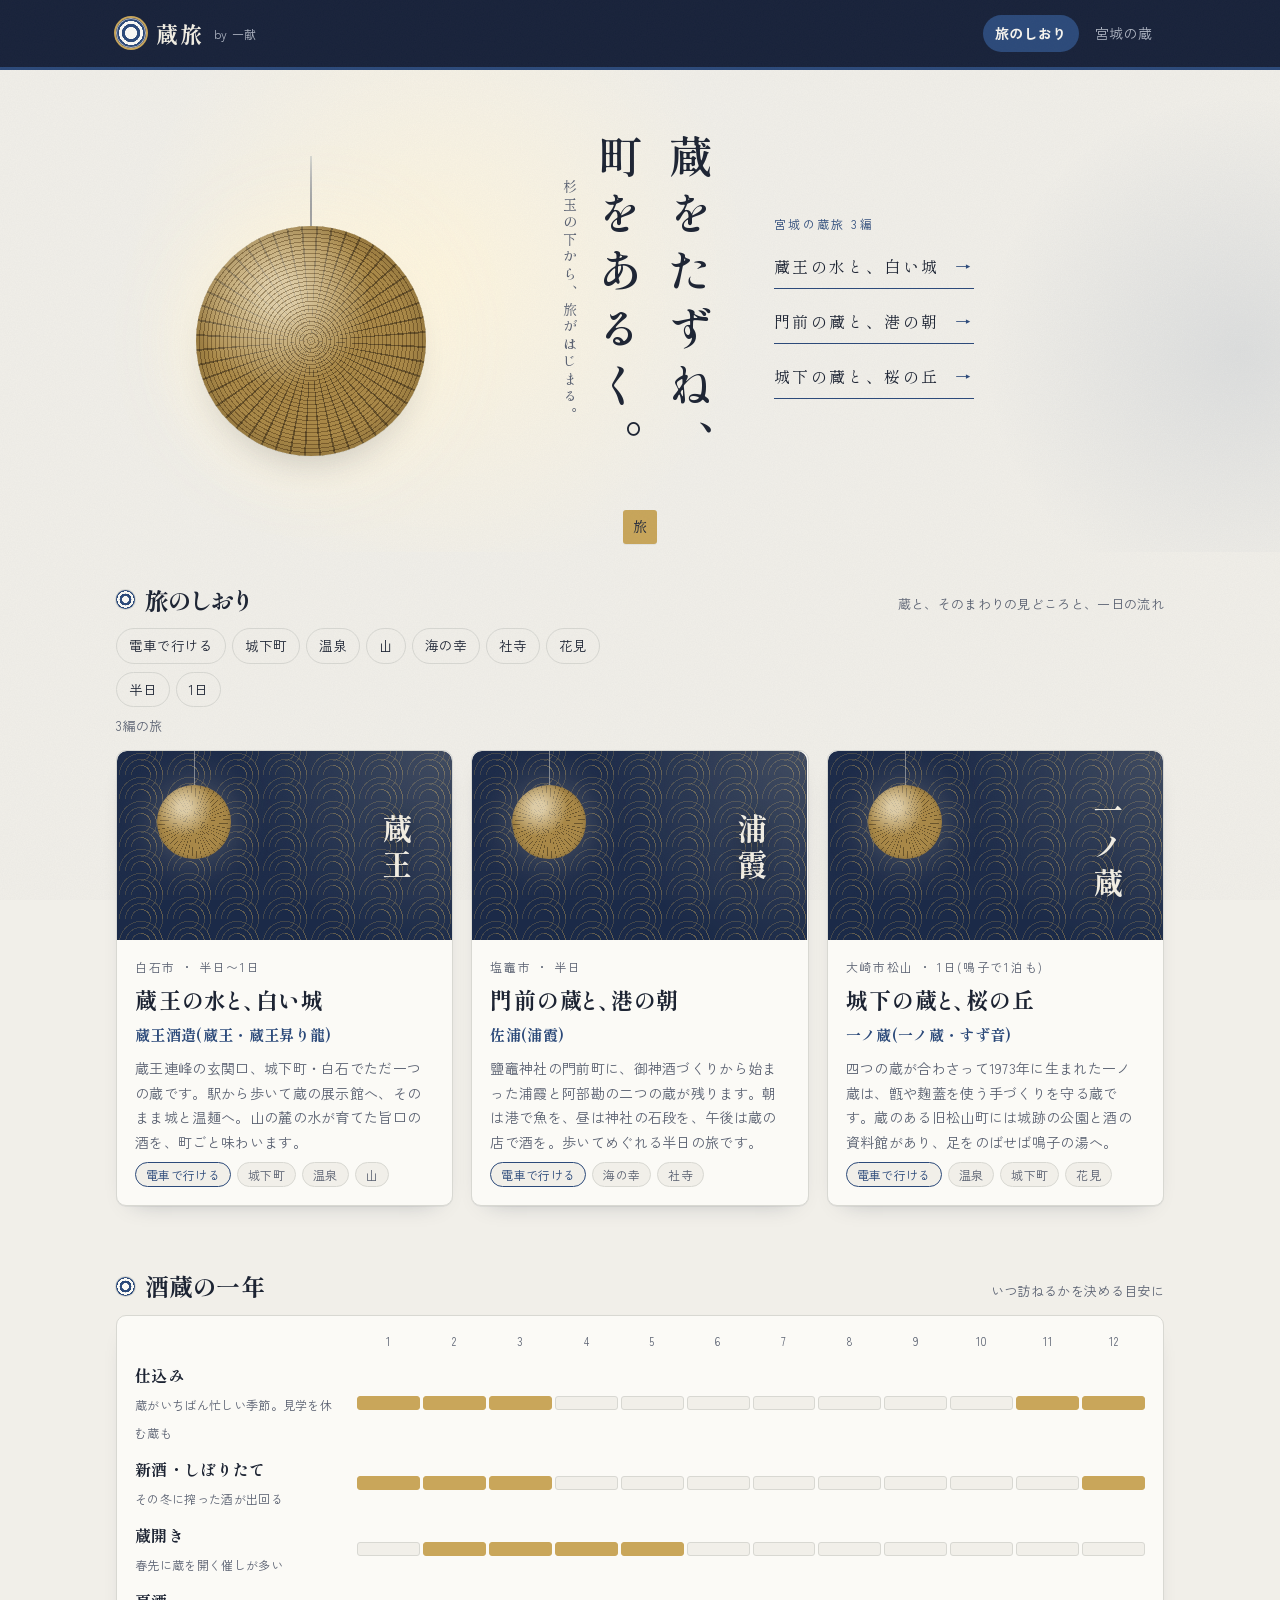
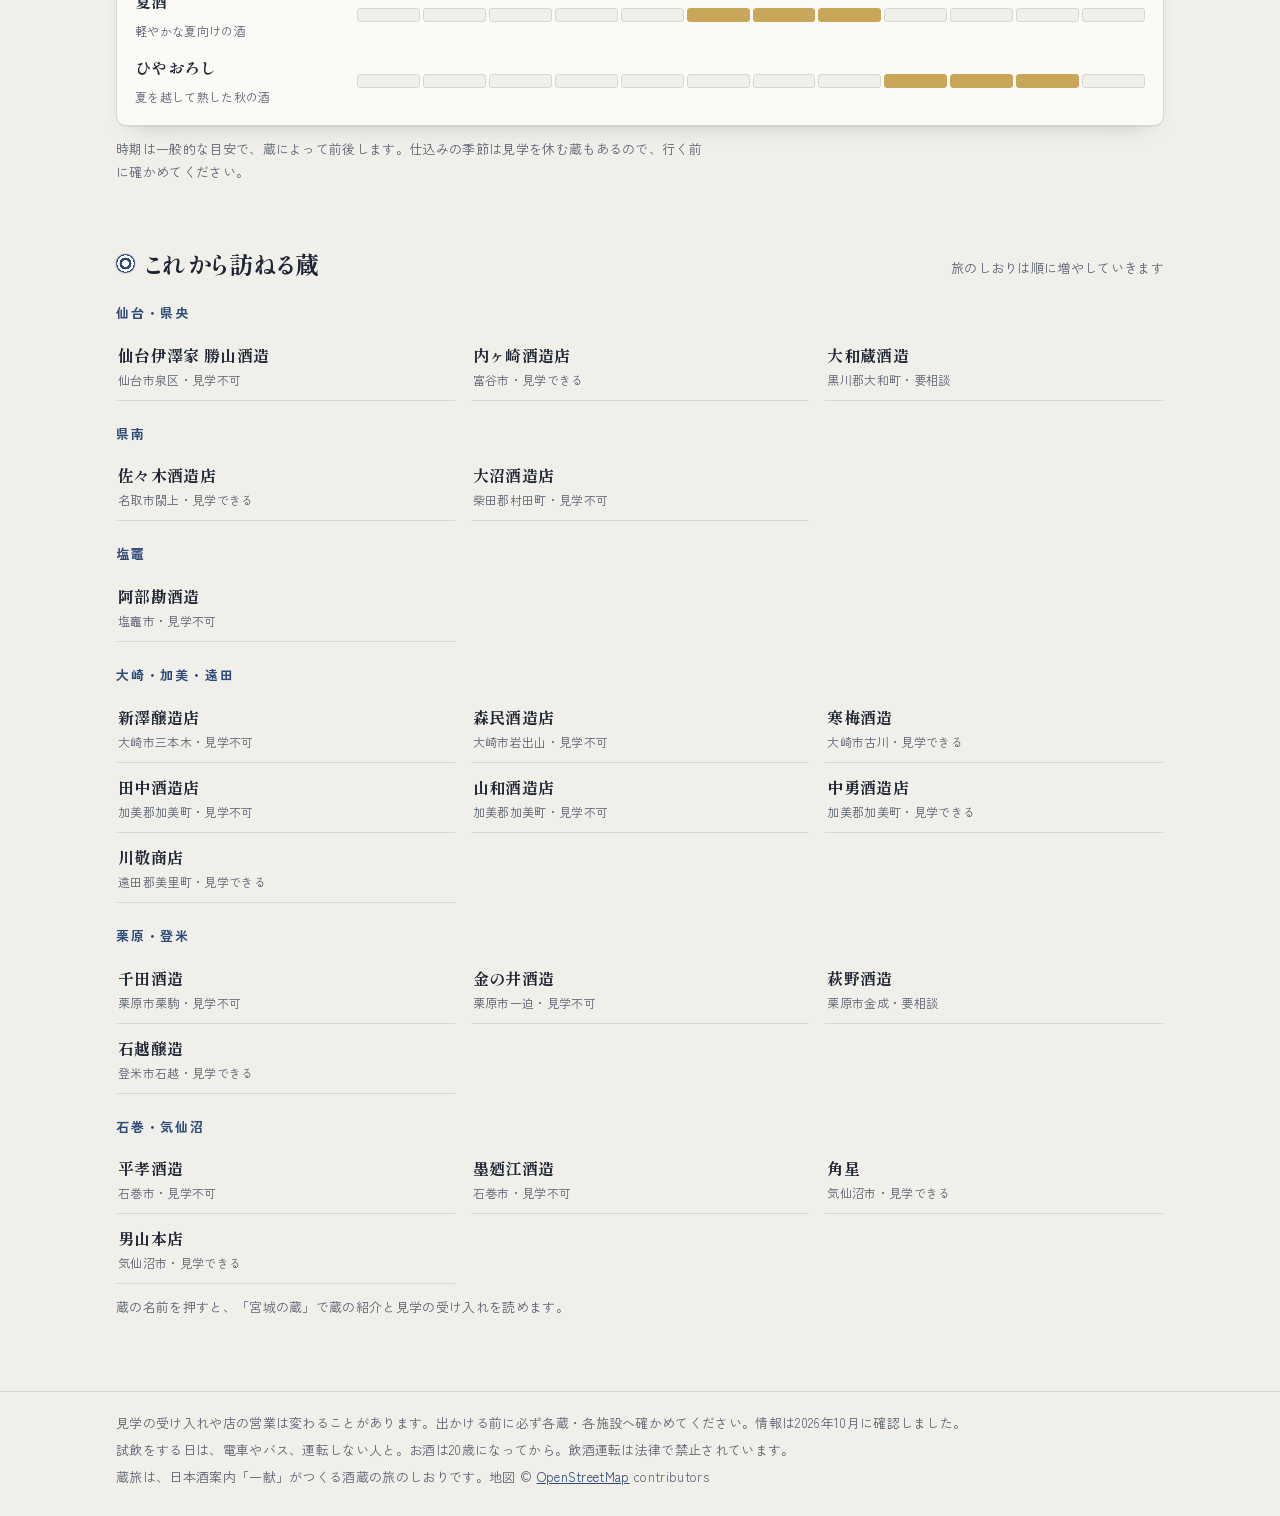
==== index.html @ b8db52f0 "名前を「蔵旅 by 一献」に戻す(ロゴ・題名・ページ下の一文。一献へのリンクは付けず、蔵の紹介も旅程も蔵旅の中で完結させる) Co-Authored-By: Claude Opus 5.5 <nore" ====
<!doctype html>
<html lang="ja">
<head>
<meta charset="utf-8">
<meta name="viewport" content="width=device-width, initial-scale=1, viewport-fit=cover">
<title>蔵旅 by 一献|酒蔵をたずねる旅のしおり</title>
<meta name="claude:viewport-fit-sides" content="cover">
<meta name="description" content="宮城の酒蔵をたずね、蔵のまわりの見どころと一日の旅程を紹介する旅のしおり。いまは3編。">
<link rel="canonical" href="https://rehab-info.github.io/kuratabi/">
<meta property="og:type" content="website">
<meta property="og:title" content="蔵旅 by 一献|酒蔵をたずねる旅のしおり">
<meta property="og:description" content="宮城の酒蔵をたずね、蔵のまわりの見どころと一日の旅程を紹介する旅のしおり。いまは3編。">
<meta property="og:url" content="https://rehab-info.github.io/kuratabi/">
<meta property="og:site_name" content="蔵旅 by 一献">
<link rel="preconnect" href="https://fonts.googleapis.com">
<link rel="preconnect" href="https://fonts.gstatic.com" crossorigin>
<link rel="stylesheet" href="https://fonts.googleapis.com/css2?family=Shippori+Mincho+B1:wght@600;700&family=Zen+Kaku+Gothic+New:wght@400;700&display=swap">
<script type="application/ld+json">{"@context": "https://schema.org", "@type": "WebSite", "name": "蔵旅 by 一献", "url": "https://rehab-info.github.io/kuratabi/"}</script>
<link rel="stylesheet" href="assets/style.css?v=4">
</head>
<body>
<header class="site-head">
  <div class="wrap">
    <a class="logo" href="index.html"><span class="mark" aria-hidden="true"></span><b>蔵旅</b><small>by 一献</small></a>
    <nav class="nav"><a href="index.html" aria-current="page">旅のしおり</a><a href="kura.html">宮城の蔵</a></nav>
  </div>
</header>

<main>
  <section class="hero-c kt-hero">
    <div class="wrap">
      <div class="hc-body">
        <div class="kt-sugi" role="img" aria-label="酒蔵の軒先に吊るされた杉玉"><i></i></div>
        <div class="hc-tate">
          <h1>蔵をたずね、<br>町をあるく。</h1>
          <p>杉玉の下から、旅がはじまる。</p>
        </div>
        <nav class="hc-side" aria-label="旅のしおり">
          <small>宮城の蔵旅 3編</small>
          <a href="zao.html">蔵王の水と、白い城</a><a href="saura.html">門前の蔵と、港の朝</a><a href="ichinokura.html">城下の蔵と、桜の丘</a>
        </nav>
      </div>
    </div>
    <div class="hc-foot"><span class="hc-seal" aria-hidden="true">旅</span></div>
  </section>

  <section class="section" id="trips">
    <div class="wrap">
      <div class="section-head"><h2>旅のしおり</h2><p>蔵と、そのまわりの見どころと、一日の流れ</p></div>
      <div class="kt-filter" role="group" aria-label="旅のしおりを絞り込む">
        <div class="chips"><button type="button" class="chip" data-tag="電車で行ける" aria-pressed="false">電車で行ける</button><button type="button" class="chip" data-tag="城下町" aria-pressed="false">城下町</button><button type="button" class="chip" data-tag="温泉" aria-pressed="false">温泉</button><button type="button" class="chip" data-tag="山" aria-pressed="false">山</button><button type="button" class="chip" data-tag="海の幸" aria-pressed="false">海の幸</button><button type="button" class="chip" data-tag="社寺" aria-pressed="false">社寺</button><button type="button" class="chip" data-tag="花見" aria-pressed="false">花見</button></div>
        <div class="chips"><button type="button" class="chip" data-len="half" aria-pressed="false">半日</button><button type="button" class="chip" data-len="day" aria-pressed="false">1日</button></div>
      </div>
      <p class="kt-count" id="kt-count" aria-live="polite"></p>
      <div class="kt-trips" id="kt-trips">
        <a class="kt-trip" href="zao.html" data-tags="電車で行ける|城下町|温泉|山" data-length="half">
          <div class="kt-cover kt-cover-md" aria-hidden="true"><span class="kt-cover-sugi"></span><span class="kt-cover-name"><span>蔵</span><span>王</span></span></div>
          <div class="kt-trip-body">
            <small>白石市 ・ 半日〜1日</small>
            <h3>蔵王の水と、白い城</h3>
            <span class="kt-kura">蔵王酒造(蔵王・蔵王昇り龍)</span>
            <p>蔵王連峰の玄関口、城下町・白石でただ一つの蔵です。駅から歩いて蔵の展示館へ、そのまま城と温麺へ。山の麓の水が育てた旨口の酒を、町ごと味わいます。</p>
            <div class="kt-tags"><span>電車で行ける</span><span>城下町</span><span>温泉</span><span>山</span></div>
          </div>
        </a>
        <a class="kt-trip" href="saura.html" data-tags="電車で行ける|海の幸|社寺" data-length="half">
          <div class="kt-cover kt-cover-md" aria-hidden="true"><span class="kt-cover-sugi"></span><span class="kt-cover-name"><span>浦</span><span>霞</span></span></div>
          <div class="kt-trip-body">
            <small>塩竈市 ・ 半日</small>
            <h3>門前の蔵と、港の朝</h3>
            <span class="kt-kura">佐浦(浦霞)</span>
            <p>鹽竈神社の門前町に、御神酒づくりから始まった浦霞と阿部勘の二つの蔵が残ります。朝は港で魚を、昼は神社の石段を、午後は蔵の店で酒を。歩いてめぐれる半日の旅です。</p>
            <div class="kt-tags"><span>電車で行ける</span><span>海の幸</span><span>社寺</span></div>
          </div>
        </a>
        <a class="kt-trip" href="ichinokura.html" data-tags="電車で行ける|温泉|城下町|花見" data-length="day">
          <div class="kt-cover kt-cover-md" aria-hidden="true"><span class="kt-cover-sugi"></span><span class="kt-cover-name"><span>一</span><span>ノ</span><span>蔵</span></span></div>
          <div class="kt-trip-body">
            <small>大崎市松山 ・ 1日(鳴子で1泊も)</small>
            <h3>城下の蔵と、桜の丘</h3>
            <span class="kt-kura">一ノ蔵(一ノ蔵・すず音)</span>
            <p>四つの蔵が合わさって1973年に生まれた一ノ蔵は、甑や麹蓋を使う手づくりを守る蔵です。蔵のある旧松山町には城跡の公園と酒の資料館があり、足をのばせば鳴子の湯へ。</p>
            <div class="kt-tags"><span>電車で行ける</span><span>温泉</span><span>城下町</span><span>花見</span></div>
          </div>
        </a>
      </div>
      <p class="kt-empty" id="kt-empty" hidden>この組み合わせの旅は、まだありません。条件を一つ外してみてください。</p>
    </div>
  </section>

  <section class="section" id="calendar">
    <div class="wrap">
      <div class="section-head"><h2>酒蔵の一年</h2><p>いつ訪ねるかを決める目安に</p></div>
      <div class="kt-cal">
        <div class="kt-cal-row kt-cal-head"><div></div><div class="kt-cal-bar"><span class="kt-m">1</span><span class="kt-m">2</span><span class="kt-m">3</span><span class="kt-m">4</span><span class="kt-m">5</span><span class="kt-m">6</span><span class="kt-m">7</span><span class="kt-m">8</span><span class="kt-m">9</span><span class="kt-m">10</span><span class="kt-m">11</span><span class="kt-m">12</span></div></div>
        <div class="kt-cal-row"><div class="kt-cal-name"><b>仕込み</b><small>蔵がいちばん忙しい季節。見学を休む蔵も</small></div><div class="kt-cal-bar"><span class="on"></span><span class="on"></span><span class="on"></span><span class=""></span><span class=""></span><span class=""></span><span class=""></span><span class=""></span><span class=""></span><span class=""></span><span class="on"></span><span class="on"></span></div></div><div class="kt-cal-row"><div class="kt-cal-name"><b>新酒・しぼりたて</b><small>その冬に搾った酒が出回る</small></div><div class="kt-cal-bar"><span class="on"></span><span class="on"></span><span class="on"></span><span class=""></span><span class=""></span><span class=""></span><span class=""></span><span class=""></span><span class=""></span><span class=""></span><span class=""></span><span class="on"></span></div></div><div class="kt-cal-row"><div class="kt-cal-name"><b>蔵開き</b><small>春先に蔵を開く催しが多い</small></div><div class="kt-cal-bar"><span class=""></span><span class="on"></span><span class="on"></span><span class="on"></span><span class="on"></span><span class=""></span><span class=""></span><span class=""></span><span class=""></span><span class=""></span><span class=""></span><span class=""></span></div></div><div class="kt-cal-row"><div class="kt-cal-name"><b>夏酒</b><small>軽やかな夏向けの酒</small></div><div class="kt-cal-bar"><span class=""></span><span class=""></span><span class=""></span><span class=""></span><span class=""></span><span class="on"></span><span class="on"></span><span class="on"></span><span class=""></span><span class=""></span><span class=""></span><span class=""></span></div></div><div class="kt-cal-row"><div class="kt-cal-name"><b>ひやおろし</b><small>夏を越して熟した秋の酒</small></div><div class="kt-cal-bar"><span class=""></span><span class=""></span><span class=""></span><span class=""></span><span class=""></span><span class=""></span><span class=""></span><span class=""></span><span class="on"></span><span class="on"></span><span class="on"></span><span class=""></span></div></div>
      </div>
      <p class="notice">時期は一般的な目安で、蔵によって前後します。仕込みの季節は見学を休む蔵もあるので、行く前に確かめてください。</p>
    </div>
  </section>

  <section class="section">
    <div class="wrap">
      <div class="section-head"><h2>これから訪ねる蔵</h2><p>旅のしおりは順に増やしていきます</p></div>
      <div class="kt-area-name">仙台・県央</div>
      <ul class="kt-rest"><li><a href="kura.html#isawake">仙台伊澤家 勝山酒造</a><span class="kt-city">仙台市泉区・見学不可</span></li><li><a href="kura.html#uchigasakii">内ヶ崎酒造店</a><span class="kt-city">富谷市・見学できる</span></li><li><a href="kura.html#taiwagura">大和蔵酒造</a><span class="kt-city">黒川郡大和町・要相談</span></li></ul>
      <div class="kt-area-name">県南</div>
      <ul class="kt-rest"><li><a href="kura.html#sasaki">佐々木酒造店</a><span class="kt-city">名取市閖上・見学できる</span></li><li><a href="kura.html#onuma">大沼酒造店</a><span class="kt-city">柴田郡村田町・見学不可</span></li></ul>
      <div class="kt-area-name">塩竈</div>
      <ul class="kt-rest"><li><a href="kura.html#abekan">阿部勘酒造</a><span class="kt-city">塩竈市・見学不可</span></li></ul>
      <div class="kt-area-name">大崎・加美・遠田</div>
      <ul class="kt-rest"><li><a href="kura.html#niisawa">新澤醸造店</a><span class="kt-city">大崎市三本木・見学不可</span></li><li><a href="kura.html#moritami">森民酒造店</a><span class="kt-city">大崎市岩出山・見学不可</span></li><li><a href="kura.html#kanbai">寒梅酒造</a><span class="kt-city">大崎市古川・見学できる</span></li><li><a href="kura.html#tanaka">田中酒造店</a><span class="kt-city">加美郡加美町・見学不可</span></li><li><a href="kura.html#yamawa">山和酒造店</a><span class="kt-city">加美郡加美町・見学不可</span></li><li><a href="kura.html#nakayu">中勇酒造店</a><span class="kt-city">加美郡加美町・見学できる</span></li><li><a href="kura.html#kawakei">川敬商店</a><span class="kt-city">遠田郡美里町・見学できる</span></li></ul>
      <div class="kt-area-name">栗原・登米</div>
      <ul class="kt-rest"><li><a href="kura.html#chida">千田酒造</a><span class="kt-city">栗原市栗駒・見学不可</span></li><li><a href="kura.html#kanenoi">金の井酒造</a><span class="kt-city">栗原市一迫・見学不可</span></li><li><a href="kura.html#hagino">萩野酒造</a><span class="kt-city">栗原市金成・要相談</span></li><li><a href="kura.html#ishikoshi">石越醸造</a><span class="kt-city">登米市石越・見学できる</span></li></ul>
      <div class="kt-area-name">石巻・気仙沼</div>
      <ul class="kt-rest"><li><a href="kura.html#hirakou">平孝酒造</a><span class="kt-city">石巻市・見学不可</span></li><li><a href="kura.html#suminoe">墨廼江酒造</a><span class="kt-city">石巻市・見学不可</span></li><li><a href="kura.html#kakuboshi">角星</a><span class="kt-city">気仙沼市・見学できる</span></li><li><a href="kura.html#otokoyama">男山本店</a><span class="kt-city">気仙沼市・見学できる</span></li></ul>
      <p class="notice">蔵の名前を押すと、「宮城の蔵」で蔵の紹介と見学の受け入れを読めます。</p>
    </div>
  </section>
</main>

<footer class="site-foot">
  <div class="wrap">
    <span>見学の受け入れや店の営業は変わることがあります。出かける前に必ず各蔵・各施設へ確かめてください。情報は2026年10月に確認しました。</span>
    <span>試飲をする日は、電車やバス、運転しない人と。お酒は20歳になってから。飲酒運転は法律で禁止されています。</span>
    <span>蔵旅は、日本酒案内「一献」がつくる酒蔵の旅のしおりです。地図 © <a href="https://www.openstreetmap.org/copyright" target="_blank" rel="noopener">OpenStreetMap</a> contributors</span>
  </div>
</footer>
<script src="assets/filter.js?v=4"></script>
</body>
</html>
---- assets/style.css ----
/* 蔵旅 by 一献 — 配色は宵藍と月光。前半が土台の部品、末尾が「蔵旅」の部品です。 */
:root {
  --bg: #f1efe9;          /* 月白:わずかに暖かい白 */
  --surface: #fbfaf6;
  --ink: #1d2433;         /* 藍墨 */
  --muted: #5b6272;
  --line: #d8d8d2;
  --ai: #2c4a7a;          /* 藍 */
  --ai-soft: #e2e8f2;
  --on-ai: #f8f6f0;
  --head-bg: #18223a;     /* 宵の藍 */
  --head-ink: #f3efe4;
  --head-muted: #b3b9c6;
  --kin: #c9a65a;         /* 月光の金(印だけに使う) */
  --on-kin: #18223a;
  --t-kun: #9b3d6a;       /* 薫酒 */
  --t-sou: #2f6f6a;       /* 爽酒 */
  --t-jun: #9a640c;       /* 醇酒 */
  --t-juku: #6b3b1f;      /* 熟酒 */
  --font-display: "Shippori Mincho B1", "Hiragino Mincho ProN", "Yu Mincho", serif;
  --font-body: "Zen Kaku Gothic New", "Hiragino Sans", "Yu Gothic", "Meiryo", sans-serif;
  --radius: 10px;
  --radius-in: 6px;   /* 内側の要素は外側より小さい角丸に */
}
@media (prefers-color-scheme: dark) {
  :root:not([data-theme="light"]) {
    --bg: #121a2b; --surface: #1a2438; --ink: #ece8de; --muted: #a9b0bf; --line: #2c3850;
    --ai: #8fb0e6; --ai-soft: #22314d; --on-ai: #121a2b;
    --head-bg: #0c1322; --head-ink: #ece8de; --head-muted: #9aa3b5;
    --kin: #d9b56a; --on-kin: #121a2b;
    --t-kun: #e48ab0; --t-sou: #74c2b8; --t-jun: #e8b85c; --t-juku: #d39a74;
    color-scheme: dark;
  }
}
:root[data-theme="dark"] {
  --bg: #121a2b; --surface: #1a2438; --ink: #ece8de; --muted: #a9b0bf; --line: #2c3850;
  --ai: #8fb0e6; --ai-soft: #22314d; --on-ai: #121a2b;
  --head-bg: #0c1322; --head-ink: #ece8de; --head-muted: #9aa3b5;
  --kin: #d9b56a; --on-kin: #121a2b;
  --t-kun: #e48ab0; --t-sou: #74c2b8; --t-jun: #e8b85c; --t-juku: #d39a74;
  color-scheme: dark;
}

* { box-sizing: border-box; }
body {
  margin: 0;
  background: var(--bg);
  color: var(--ink);
  font-family: var(--font-body);
  font-size: 16px;
  line-height: 1.75;
  letter-spacing: .02em;
  -webkit-text-size-adjust: 100%;
}
.wrap {
  max-width: 1080px;
  margin: 0 auto;
  padding-left: max(16px, env(safe-area-inset-left, 0px));
  padding-right: max(16px, env(safe-area-inset-right, 0px));
}
a { color: var(--ai); }
:focus-visible { outline: 2px solid var(--ai); outline-offset: 2px; border-radius: 4px; }
h1, h2, h3 { font-family: var(--font-display); text-wrap: balance; line-height: 1.35; margin: 0; font-feature-settings: "palt"; letter-spacing: .02em; }

/* header */
.site-head { background: var(--head-bg); border-bottom: 3px solid var(--ai); }
.site-head .wrap { display: flex; align-items: center; justify-content: space-between; gap: 16px; padding-block: 14px; flex-wrap: wrap; }
.logo { display: flex; align-items: center; gap: 10px; text-decoration: none; color: var(--head-ink); }
.logo .mark { width: 30px; height: 30px; border-radius: 50%; background:
  radial-gradient(circle, var(--surface) 0 30%, var(--ai) 31% 46%, var(--surface) 47% 60%, var(--ai) 61% 74%, var(--surface) 75%);
  border: 1px solid var(--head-muted); flex: none; }
.logo b { font-family: var(--font-display); font-size: 22px; letter-spacing: .08em; }
.logo small { color: var(--head-muted); font-size: 12px; letter-spacing: .06em; }
.nav { display: flex; gap: 4px; }
.nav a { text-decoration: none; color: var(--head-muted); padding: 6px 12px; border-radius: 999px; font-size: 14px; }
.nav a[aria-current="page"] { color: var(--on-ai); background: var(--ai); font-weight: 700; }

/* hero */
.hero .wrap { display: grid; grid-template-columns: 1.2fr 1fr; gap: 32px; align-items: center; padding-block: 40px 24px; }
.hero h1 { font-size: clamp(30px, 5vw, 46px); font-weight: 700; letter-spacing: .04em; }
.hero p { color: var(--muted); max-width: 36em; margin: 14px 0 0; }
.eyebrow { font-size: 12px; letter-spacing: .18em; color: var(--ai); font-weight: 700; margin-bottom: 10px; }
.janome { width: min(220px, 60vw); aspect-ratio: 1; max-width: 100%; justify-self: center; border-radius: 50%;
  /* 細い朱の二重線だけで、きき猪口の底を静かに表す */
  background:
    radial-gradient(circle, transparent 0 33%, var(--ai) 33.5% 35%, transparent 35.5% 55%, var(--ai) 55.5% 57.5%, transparent 58%),
    var(--surface);
  border: 1px solid var(--line); box-shadow: var(--shadow-1);
  display: grid; place-items: center; }
.janome span { font-family: var(--font-display); font-size: 17px; color: var(--ink); writing-mode: vertical-rl; letter-spacing: .3em; }

/* sections */
.section { padding-block: 32px; }
.section-head { display: flex; align-items: baseline; justify-content: space-between; gap: 12px; flex-wrap: wrap; margin-bottom: 12px; }
.section-head h2 { font-size: 24px; }
.section-head p { margin: 0; color: var(--muted); font-size: 13px; }

/* taste map */
.map-box { background: var(--surface); border: 1px solid var(--line); border-radius: var(--radius); padding: 8px; }
.map-box svg { display: block; width: 100%; height: auto; }
.map-box .axis { stroke: var(--line); }
.map-box .axis-label { fill: var(--muted); font-size: 12px; font-family: var(--font-body); }
.map-box .quad { fill: var(--muted); font-size: 12px; opacity: .55; font-family: var(--font-display); }
.map-box .dot { cursor: pointer; stroke: var(--surface); stroke-width: 2; transition: opacity .2s; }
.map-box .dot-label { fill: var(--ink); font-size: 12px; font-family: var(--font-body); cursor: pointer; transition: opacity .2s; }
.map-box .off { opacity: .15; pointer-events: none; }
.legend { display: flex; flex-wrap: wrap; gap: 14px; margin-top: 10px; font-size: 13px; color: var(--muted); }
.legend span { display: inline-flex; align-items: center; gap: 6px; }
.legend i { width: 10px; height: 10px; border-radius: 50%; display: inline-block; }

/* filters */
.filters { display: grid; gap: 12px; background: var(--surface); border: 1px solid var(--line); border-radius: var(--radius); padding: 16px; }
.frow { display: grid; grid-template-columns: 8em 1fr; gap: 10px; align-items: start; }
.frow > label, .frow > span { font-size: 13px; color: var(--muted); padding-top: 6px; letter-spacing: .04em; }
.chips { display: flex; flex-wrap: wrap; gap: 6px; }
.chip { font: inherit; font-size: 13.5px; border: 1px solid var(--line); background: var(--bg); color: var(--ink); padding: 5px 12px; border-radius: 999px; cursor: pointer; }
.chip[aria-pressed="true"] { background: var(--ai); border-color: var(--ai); color: var(--on-ai); }
.chip .sw { display: inline-block; width: 8px; height: 8px; border-radius: 50%; margin-right: 6px; vertical-align: 1px; }
.search, select { font: inherit; font-size: 14px; padding: 7px 12px; border: 1px solid var(--line); border-radius: 8px; background: var(--bg); color: var(--ink); width: 100%; max-width: 360px; }
.result-bar { position: sticky; top: env(safe-area-inset-top, 0px); z-index: 5; background: var(--bg); border-bottom: 1px solid var(--line); margin-bottom: 14px; }
.result-bar .wrap { display: flex; justify-content: space-between; align-items: center; gap: 12px; padding-block: 10px; font-size: 14px; color: var(--muted); }
.result-bar b { color: var(--ink); font-variant-numeric: tabular-nums; }
.btn, .btn-ghost { font: inherit; font-size: 15px; font-weight: 700; border-radius: 999px; padding: 10px 20px; min-height: 44px; cursor: pointer; }
.btn { background: var(--ai); color: var(--on-ai); border: 1px solid var(--ai); }
.btn-ghost { background: var(--surface); color: var(--ink); border: 1px solid var(--line); font-weight: 400; }
.btn-ghost.small { font-size: 13.5px; padding: 6px 14px; min-height: 36px; }
.sr { position: absolute; width: 1px; height: 1px; overflow: hidden; clip: rect(0 0 0 0); white-space: nowrap; }
.stack { display: grid; gap: 10px; }
.searchbox .search { max-width: none; font-size: 16px; padding: 12px 16px; border-radius: 999px; background: var(--surface); }
.filter-panel { background: var(--surface); border: 1px solid var(--line); border-radius: var(--radius); }
.filter-panel summary { list-style: none; cursor: pointer; display: flex; align-items: center; justify-content: space-between; gap: 10px; padding: 12px 16px; font-weight: 700; min-height: 48px; }
.filter-panel summary::-webkit-details-marker { display: none; }
.filter-panel summary::after { content: "+"; font-size: 22px; line-height: 1; color: var(--ai); font-weight: 400; margin-left: auto; }
.filter-panel[open] summary::after { content: "−"; }
.filter-panel summary span:first-child { flex: none; }
.fcount { background: var(--ai); color: var(--on-ai); font-size: 12px; border-radius: 999px; padding: 0 8px; min-width: 22px; text-align: center; font-variant-numeric: tabular-nums; }
.filter-panel .filters { border: none; border-top: 1px solid var(--line); border-radius: 0 0 var(--radius) var(--radius); background: transparent; }
.factions { display: flex; justify-content: flex-end; gap: 10px; flex-wrap: wrap; padding-top: 4px; }

/* cards */
.grid { display: grid; grid-template-columns: repeat(auto-fill, minmax(290px, 1fr)); gap: 14px; }
.card { text-align: left; font: inherit; color: inherit; background: var(--surface); border: 1px solid var(--line); border-radius: var(--radius); padding: 14px; cursor: pointer; display: grid; grid-template-columns: 76px minmax(0, 1fr); gap: 14px; align-items: start; min-width: 0; }
.card-body { display: grid; gap: 9px; min-width: 0; }
.card-media, .dlg-media { position: relative; background: var(--ai-soft); border-radius: var(--radius-in); display: grid; place-items: center; overflow: hidden; }
.card-media { aspect-ratio: 3 / 5; max-width: 100%; padding: 8px 0; }
.card-media .bottle, .dlg-media .bottle { height: 100%; width: auto; max-width: 100%; display: block; }
.card-media img, .dlg-media img { position: absolute; inset: 0; width: 100%; height: 100%; object-fit: cover; }
.has-photo .bottle { visibility: hidden; }
.dlg-intro { display: grid; grid-template-columns: 110px minmax(0, 1fr); gap: 16px; align-items: start; }
.dlg-media { aspect-ratio: 3 / 5; max-width: 100%; padding: 10px 0; }
.card:hover { border-color: var(--ai); }
.card-top { display: flex; justify-content: space-between; gap: 8px; align-items: start; }
.card h3 { font-size: 19px; }
.kana { font-size: 12px; color: var(--muted); letter-spacing: .08em; }
.meta { font-size: 13px; color: var(--muted); }
.type-pill { flex: none; font-size: 12px; font-weight: 700; padding: 2px 10px; border-radius: 999px; border: 1px solid currentColor; }
.t-kun { color: var(--t-kun); } .t-sou { color: var(--t-sou); } .t-jun { color: var(--t-jun); } .t-juku { color: var(--t-juku); }
.scale { display: grid; grid-template-columns: 3.2em 1fr 3.2em; gap: 8px; align-items: center; font-size: 12px; color: var(--muted); }
.scale .bar { position: relative; height: 4px; background: var(--line); border-radius: 2px; }
.scale .bar i { position: absolute; top: 50%; width: 12px; height: 12px; margin-left: -6px; transform: translateY(-50%); border-radius: 50%; background: var(--ai); border: 2px solid var(--surface); }
.scale span:last-child { text-align: right; }
.tags { display: flex; flex-wrap: wrap; gap: 6px; font-size: 12px; }
.tag { background: var(--ai-soft); color: var(--ai); padding: 1px 8px; border-radius: 4px; }
.tag.plain { background: var(--bg); color: var(--muted); border: 1px solid var(--line); }
.empty { padding: 32px; text-align: center; color: var(--muted); background: var(--surface); border: 1px dashed var(--line); border-radius: var(--radius); }

/* dialog */
dialog { border: 1px solid var(--line); border-radius: 14px; padding: 0; width: min(640px, calc(100vw - 24px)); max-height: calc(100dvh - 32px); background: var(--surface); color: var(--ink); }
dialog::backdrop { background: rgba(12, 19, 34, .6); }
.dlg { padding: 22px; display: grid; gap: 18px; }
.dlg-head { display: flex; justify-content: space-between; gap: 12px; align-items: start; }
.dlg-head h2 { font-size: 24px; }
.close { font: inherit; font-size: 22px; line-height: 1; border: 1px solid var(--line); background: var(--bg); color: var(--ink); width: 36px; height: 36px; border-radius: 50%; cursor: pointer; flex: none; }
.dlg h4 { margin: 0 0 6px; font-size: 13px; color: var(--muted); letter-spacing: .08em; font-weight: 700; }
.dlg p { margin: 0; }
.spec-table { display: grid; grid-template-columns: 6em 1fr; gap: 4px 12px; font-size: 14px; margin: 0; }
.spec-table dt { color: var(--muted); }
.spec-table dd { margin: 0; }
.temp-scale { display: grid; grid-template-columns: repeat(7, 1fr); gap: 3px; }
.temp-scale div { text-align: center; padding: 6px 2px; border-radius: 6px; background: var(--bg); border: 1px solid var(--line); font-size: 12px; color: var(--muted); line-height: 1.35; }
.temp-scale div b { display: block; font-size: 13px; font-variant-numeric: tabular-nums; }
.temp-scale .on { background: var(--ai-soft); color: var(--ai); border-color: var(--ai); }
.temp-scale .best { background: var(--ai); color: var(--on-ai); border-color: var(--ai); }
.pair { margin: 0; padding-left: 1.2em; }

/* guide page */
.prose { max-width: 44em; }
.prose h2 { font-size: 26px; margin-top: 8px; }
.prose p { margin: 10px 0; }
.types4 { display: grid; grid-template-columns: repeat(2, minmax(0, 1fr)); gap: 12px; margin-top: 14px; }
.type-card { background: var(--surface); border: 1px solid var(--line); border-radius: var(--radius); padding: 16px; border-top: 4px solid currentColor; }
.type-card h3 { font-size: 20px; }
.type-card p { color: var(--ink); margin: 6px 0 0; font-size: 14px; }
.type-card .tc-sub { font-size: 13px; color: var(--muted); }
.table-wrap { overflow-x: auto; margin-top: 12px; background: var(--surface); border: 1px solid var(--line); border-radius: var(--radius); }
table { border-collapse: collapse; width: 100%; font-size: 14px; }
th, td { text-align: left; padding: 10px 14px; border-bottom: 1px solid var(--line); vertical-align: top; }
th { font-size: 13px; color: var(--muted); font-weight: 700; letter-spacing: .06em; }
tr:last-child td { border-bottom: none; }
td.num { font-variant-numeric: tabular-nums; white-space: nowrap; }
td.nm { font-family: var(--font-display); font-weight: 700; white-space: nowrap; }
.therm { display: inline-block; height: 8px; border-radius: 4px; background: linear-gradient(90deg, var(--t-sou), var(--ai), var(--t-jun)); vertical-align: middle; }

.site-foot { border-top: 1px solid var(--line); margin-top: 40px; }
.site-foot .wrap { padding-block: 20px 28px; font-size: 13px; color: var(--muted); display: grid; gap: 4px; }

@media (min-width: 721px) {
  .factions .btn { display: none; }
}
@media (max-width: 720px) {
  body { font-size: 16px; }
  .site-head .wrap { padding-block: 10px; gap: 8px; }
  .logo b { font-size: 20px; }
  .logo small { display: none; }
  .nav a { padding: 8px 12px; }
  .hero .wrap { grid-template-columns: 1fr; gap: 14px; padding-block: 20px 4px; }
  .hero h1 { font-size: 26px; }
  .hero p { font-size: 14px; margin-top: 8px; }
  .janome { width: 140px; justify-self: center; order: -1; }
  .janome span { font-size: 14px; letter-spacing: .12em; }
  .eyebrow { margin-bottom: 6px; }
  .section { padding-block: 20px; }
  .section-head h2 { font-size: 20px; }
  .frow { grid-template-columns: 1fr; gap: 6px; }
  .frow > label, .frow > span { padding-top: 0; font-weight: 700; }
  .chip { font-size: 14px; padding: 8px 14px; min-height: 40px; }
  select { max-width: none; font-size: 16px; padding: 10px 12px; }
  .factions { position: sticky; bottom: 0; background: var(--surface); padding-block: 10px calc(10px + env(safe-area-inset-bottom, 0px)); margin-inline: -16px; padding-inline: 16px; border-top: 1px solid var(--line); }
  .factions button { flex: 1; }
  .legend { gap: 8px 14px; font-size: 13px; }
  .grid { grid-template-columns: 1fr; gap: 10px; }
  .card { padding: 12px; grid-template-columns: 64px minmax(0, 1fr); gap: 12px; }
  .dlg-intro { grid-template-columns: 88px minmax(0, 1fr); gap: 12px; font-size: 14px; }
  .card h3 { font-size: 18px; }
  dialog { width: 100%; max-width: 100%; margin: auto 0 0; border-radius: 18px 18px 0 0; border-bottom: none; max-height: 88dvh; }
  dialog[open] { animation: sheet .22s ease-out; }
  .dlg { padding: 10px max(16px, env(safe-area-inset-right, 0px)) calc(24px + env(safe-area-inset-bottom, 0px)) max(16px, env(safe-area-inset-left, 0px)); gap: 16px; }
  .dlg::before { content: ""; width: 40px; height: 4px; border-radius: 2px; background: var(--line); justify-self: center; }
  .dlg-head h2 { font-size: 21px; }
  .temp-scale div { font-size: 12px; padding: 5px 1px; }
  .temp-scale div b { font-size: 12px; }
  .types4 { grid-template-columns: 1fr; }
  .prose h2 { font-size: 22px; }
  .table-wrap { background: none; border: none; overflow: visible; }
  .table-wrap table, .table-wrap tbody, .table-wrap tr, .table-wrap td { display: block; }
  .table-wrap thead { display: none; }
  .table-wrap tbody { display: grid; gap: 8px; }
  .table-wrap tr { background: var(--surface); border: 1px solid var(--line); border-radius: var(--radius); padding: 12px 14px; display: grid; grid-template-columns: auto 1fr; gap: 2px 12px; align-items: baseline; }
  .table-wrap td { border: none; padding: 0; }
  .table-wrap td.nm { font-size: 17px; }
  .table-wrap td.num { color: var(--ai); font-weight: 700; justify-self: end; }
  .table-wrap td:nth-child(3), .table-wrap td:nth-child(4) { grid-column: 1 / -1; font-size: 14px; }
  .table-wrap td:nth-child(4) { color: var(--muted); font-size: 13px; }
  .table-wrap td:nth-child(4)::before { content: "向くタイプ:"; }
}
@keyframes sheet { from { transform: translateY(40px); opacity: .6; } to { transform: none; opacity: 1; } }
@media (prefers-reduced-motion: reduce) { * { transition: none !important; animation: none !important; } }
body::before { content: ""; position: fixed; inset: 0 0 auto; height: env(safe-area-inset-top, 0px); z-index: 10; background: var(--bg); }
#search, #results { scroll-margin-top: env(safe-area-inset-top, 0px); }

/* 宮城の店 */
.jump { display: flex; flex-wrap: wrap; gap: 8px; }
.jump a { text-decoration: none; color: var(--ink); background: var(--surface); border: 1px solid var(--line); border-radius: 999px; padding: 8px 16px; font-size: 14px; min-height: 40px; display: inline-flex; align-items: center; }
.notice { font-size: 13px; color: var(--muted); margin: 12px 0 0; max-width: 46em; }
.places { display: grid; grid-template-columns: repeat(auto-fill, minmax(320px, 1fr)); gap: 14px; }
.place { background: var(--surface); border: 1px solid var(--line); border-radius: var(--radius); padding: 16px; display: grid; gap: 10px; align-content: start; min-width: 0; }
.place-head { display: flex; justify-content: space-between; align-items: baseline; gap: 10px; }
.place h3 { font-size: 19px; }
.area { flex: none; font-size: 12px; color: var(--muted); border: 1px solid var(--line); border-radius: 4px; padding: 0 8px; }
.can { display: flex; flex-wrap: wrap; gap: 6px; font-size: 12px; }
.can span { padding: 1px 9px; border-radius: 999px; background: var(--bg); color: var(--muted); border: 1px solid var(--line); }
.can .can-drink { background: var(--ai); color: var(--on-ai); border-color: var(--ai); font-weight: 700; }
.can .can-buy { background: var(--ai-soft); color: var(--ai); border-color: var(--ai); font-weight: 700; }
.place p { margin: 0; font-size: 14px; }
.info { display: grid; grid-template-columns: 5.5em minmax(0, 1fr); gap: 2px 10px; margin: 0; font-size: 13.5px; }
.info dt { color: var(--muted); }
.info dd { margin: 0; }
.related { font-size: 13px; color: var(--muted); }
.links { display: flex; flex-wrap: wrap; gap: 8px; }
.links a, .btn-ghost.inline { display: inline-flex; align-items: center; min-height: 40px; padding: 6px 14px; border: 1px solid var(--line); border-radius: 999px; text-decoration: none; font-size: 13.5px; color: var(--ai); background: var(--bg); }
.links a:first-child { background: var(--ai); color: var(--on-ai); border-color: var(--ai); font-weight: 700; }
@media (max-width: 720px) {
  .places { grid-template-columns: 1fr; gap: 10px; }
  .place { padding: 14px; }
  .nav a { padding: 8px 10px; font-size: 13.5px; }
}

/* 一言紹介 */
.one { margin: 0; font-feature-settings: "palt"; font-family: var(--font-display); font-weight: 700; font-size: 14.5px; line-height: 1.6; color: var(--ink); }
.intro-text { display: grid; gap: 8px; min-width: 0; }
.intro-text .one { font-size: 16px; }
.world { margin: 8px 0 0; font-size: 13.5px; color: var(--muted); }
.world b { color: var(--ink); font-weight: 700; margin-right: 4px; }
.dlg-links { display: flex; flex-wrap: wrap; gap: 8px; }

/* はじめての一杯 */
.quiz { display: grid; grid-template-columns: minmax(0, 1fr) minmax(0, 1.1fr); gap: 16px; background: var(--surface); border: 1px solid var(--line); border-radius: var(--radius); padding: 20px; }
.quiz-q { display: grid; gap: 12px; align-content: start; }
.quiz .section-head { margin-bottom: 0; }
.qrow { display: grid; grid-template-columns: 6em 1fr; gap: 8px; align-items: center; }
.qlabel { font-size: 13px; color: var(--muted); font-weight: 700; }
.quiz-a { display: grid; gap: 10px; align-content: start; min-width: 0; }
.pick { display: grid; grid-template-columns: 84px minmax(0, 1fr); gap: 14px; background: var(--bg); border-radius: var(--radius-in); padding: 14px; }
.pick-media { aspect-ratio: 3 / 5; max-width: 100%; background: var(--ai-soft); border-radius: 4px; display: grid; place-items: center; padding: 8px 0; position: relative; overflow: hidden; }
.pick-media .bottle { height: 100%; width: auto; }
.pick-media img { position: absolute; inset: 0; width: 100%; height: 100%; object-fit: cover; }
.pick-body { display: grid; gap: 8px; align-content: start; min-width: 0; }
.pick-body .eyebrow { margin: 0; }
.pick-body h3 { font-size: 20px; }
.pick-body .btn { justify-self: start; }
.alts { display: flex; flex-wrap: wrap; gap: 6px; align-items: center; font-size: 13px; color: var(--muted); }
.alts span { margin-right: 4px; }
@media (max-width: 720px) {
  .quiz { grid-template-columns: 1fr; padding: 14px; }
  .qrow { grid-template-columns: 1fr; gap: 4px; }
  .pick { grid-template-columns: 70px minmax(0, 1fr); padding: 12px; }
}

/* 用語集・参考文献 */
.glossary { display: grid; grid-template-columns: 9em minmax(0, 1fr); gap: 10px 16px; margin: 14px 0 0; background: var(--surface); border: 1px solid var(--line); border-radius: var(--radius); padding: 16px; }
.glossary dt { font-family: var(--font-display); font-weight: 700; color: var(--ai); }
.glossary dd { margin: 0; font-size: 14px; }
.refs { padding-left: 1.2em; font-size: 13.5px; display: grid; gap: 6px; }
.refs a { color: var(--ink); }
@media (max-width: 720px) {
  .glossary { grid-template-columns: 1fr; gap: 2px; padding: 14px; }
  .glossary dd { margin-bottom: 10px; }
}

/* 宮城の蔵 */
.brands { display: flex; flex-wrap: wrap; gap: 6px; }
.brands span { font-family: var(--font-display); font-weight: 700; font-size: 15px; color: var(--ai); background: var(--ai-soft); border-radius: 4px; padding: 0 10px; }
.tour { display: inline-block; font-size: 12px; font-weight: 700; border-radius: 999px; padding: 0 9px; margin-right: 4px; border: 1px solid var(--line); }
.tour-yes { background: var(--ai); color: var(--on-ai); border-color: var(--ai); }
.tour-ask { color: var(--ai); border-color: var(--ai); }
.tour-no { color: var(--muted); }
.kura:target { outline: 2px solid var(--ai); outline-offset: 2px; }
.kura, .area-sec { scroll-margin-top: 12px; }
@media (max-width: 720px) {
  .nav a { padding: 8px 8px; font-size: 13px; }
  .site-head .wrap { gap: 6px; }
}

/* ロゴの蛇の目を見出しの印に */
.section-head h2, .prose h2 { display: flex; align-items: center; gap: 10px; }
.section-head h2::before, .prose h2::before {
  content: ""; flex: none; width: .78em; height: .78em; border-radius: 50%;
  background: radial-gradient(circle, var(--surface) 0 26%, var(--ai) 27% 44%, var(--surface) 45% 60%, var(--ai) 61% 78%, var(--surface) 79%);
  box-shadow: 0 0 0 1px var(--line);
}

/* ---------- 奥行き:質感・光・影 ---------- */
:root {
  --shadow-1: 0 1px 0 rgba(24, 34, 58, .06), 0 10px 24px -18px rgba(24, 34, 58, .42);
  --shadow-2: 0 1px 0 rgba(24, 34, 58, .06), 0 18px 36px -20px rgba(24, 34, 58, .52);
  --moonlight: rgba(255, 246, 222, .9);
  --grain-opacity: .05;
}
@media (prefers-color-scheme: dark) {
  :root:not([data-theme="light"]) {
    --shadow-1: 0 1px 0 rgba(0, 0, 0, .3), 0 12px 26px -16px rgba(0, 0, 0, .8);
    --shadow-2: 0 1px 0 rgba(0, 0, 0, .3), 0 20px 40px -18px rgba(0, 0, 0, .9);
    --moonlight: rgba(255, 236, 200, .22);
    --grain-opacity: .07;
  }
}
:root[data-theme="dark"] {
  --shadow-1: 0 1px 0 rgba(0, 0, 0, .3), 0 12px 26px -16px rgba(0, 0, 0, .8);
  --shadow-2: 0 1px 0 rgba(0, 0, 0, .3), 0 20px 40px -18px rgba(0, 0, 0, .9);
  --moonlight: rgba(255, 236, 200, .22);
  --grain-opacity: .07;
}
/* 和紙の繊維のような細かな質感 */
body::after {
  content: ""; position: fixed; inset: 0; pointer-events: none; z-index: 30; opacity: var(--grain-opacity);
  background-image: url("data:image/svg+xml;utf8,<svg xmlns='http://www.w3.org/2000/svg' width='220' height='220'><filter id='n'><feTurbulence type='fractalNoise' baseFrequency='.85' numOctaves='3' stitchTiles='stitch'/><feColorMatrix values='0 0 0 0 .2  0 0 0 0 .22  0 0 0 0 .28  0 0 0 1 0'/></filter><rect width='100%' height='100%' filter='url(%23n)'/></svg>");
}
/* 面に影をつけて層を分ける */
.card, .quiz, .map-box, .filter-panel, .place, .type-card, .glossary { box-shadow: var(--shadow-1); }
.card { transition: transform .2s ease, box-shadow .2s ease, border-color .2s ease; }
.card:hover { transform: translateY(-2px); box-shadow: var(--shadow-2); }

/* ---------- トップの冒頭(案C:縦書きの老舗) ---------- */
.hero-c { position: relative; overflow: hidden; }
.hero-c::before { /* 月明かり */
  content: ""; position: absolute; width: 720px; height: 720px; max-width: none; left: 50%; top: 50%;
  transform: translate(-78%, -55%); border-radius: 50%;
  background: radial-gradient(circle, var(--moonlight) 0%, transparent 62%); pointer-events: none;
}
.hero-c::after { /* 提灯の灯り */
  content: ""; position: absolute; width: 520px; height: 520px; right: -220px; bottom: -60px; border-radius: 50%;
  background: radial-gradient(circle, color-mix(in srgb, var(--ai) 10%, transparent) 0%, transparent 70%); pointer-events: none;
}
.hero-c .wrap { position: relative; z-index: 1; }
.hc-body { display: grid; grid-template-columns: minmax(0, 1fr) auto minmax(0, 1fr); align-items: center; gap: 48px; min-height: 480px; padding-block: 48px 16px; }
.hc-moon {
  justify-self: center; width: min(300px, 80%); aspect-ratio: 1; max-width: 100%; border-radius: 50%;
  background: url(../images/moon.jpg?v=3) center / cover;
  box-shadow: 0 0 0 10px var(--bg), 0 0 0 11px var(--line), 0 0 80px 10px var(--moonlight), var(--shadow-2);
  will-change: transform;
}
.hc-tate { writing-mode: vertical-rl; font-family: var(--font-display); justify-self: center; }
.hc-tate p { margin-block-start: 26px; padding-top: 3.2em; }
.hc-tate h1 { font-weight: 600; font-size: clamp(30px, 4.2vw, 44px); letter-spacing: .3em; line-height: 1.6; font-feature-settings: normal; }
.hc-tate p { margin: 0; font-size: 14px; color: var(--muted); letter-spacing: .25em; line-height: 2.2; }
.hc-side { justify-self: start; display: grid; gap: 18px; max-width: 17em; }
.hc-side small { font-size: 12px; letter-spacing: .2em; color: var(--ai); }
.hc-side a { color: var(--ink); text-decoration: none; font-family: var(--font-display); font-size: 16px; letter-spacing: .15em; padding-bottom: 8px; border-bottom: 1px solid var(--ai); display: flex; justify-content: space-between; gap: 16px; }
.hc-side a::after { content: "→"; color: var(--ai); font-family: var(--font-body); }
.hc-side a:hover { color: var(--ai); }
.hc-foot { position: relative; z-index: 1; display: flex; justify-content: center; padding-bottom: 8px; }
.hc-seal { display: inline-grid; place-items: center; width: 34px; height: 34px; background: var(--kin); color: var(--on-kin); font-family: var(--font-display); font-size: 14px; border-radius: 3px; box-shadow: var(--shadow-1); }
@media (max-width: 720px) {
  .hc-body { grid-template-columns: 1fr; justify-items: center; gap: 26px; min-height: 0; padding-block: 28px 12px; }
  .hc-moon { width: 190px; }
  .hc-tate h1 { font-size: 30px; }
  .hc-side { justify-self: stretch; max-width: none; }
  .hero-c::before { width: 520px; height: 520px; transform: translate(-50%, -78%); }
}
@media (prefers-reduced-motion: reduce) { .card:hover { transform: none; } }

/* 地域の写真 */
.area-photo { margin: 0 0 16px; }
.area-photo img { display: block; width: 100%; max-width: 100%; aspect-ratio: 16 / 6; object-fit: cover; border-radius: var(--radius); box-shadow: var(--shadow-1); }
.area-photo figcaption { font-size: 12px; color: var(--muted); margin-top: 6px; }
@media (max-width: 720px) { .area-photo img { aspect-ratio: 16 / 9; } }

/* 味わいマップの点:見た目は小さく、押せる範囲は24px以上(WCAG 2.2 ターゲットサイズ) */
.map-box .dot-hit { fill: transparent; cursor: pointer; }

/* 家紋(ロゴ)の縁に月光の金 */
.logo .mark { box-shadow: 0 0 0 2px var(--kin); }

/* ---------- コラム ---------- */
.column-hero .wrap { grid-template-columns: 1fr; padding-block: 44px 8px; }
.column-hero h1 { font-size: clamp(28px, 4.4vw, 40px); }
.column-hero .eyebrow a { color: inherit; }
.column-lead { font-family: var(--font-display); font-weight: 600; font-size: 18px; color: var(--ink) !important; max-width: 34em; margin: 14px 0 0; line-height: 1.8; }
.column-body { max-width: 38em; }
.column-body p { margin: 8px 0 0; color: var(--muted); }
.series-list { display: grid; grid-template-columns: repeat(auto-fill, minmax(300px, 1fr)); gap: 14px; }
.series-card { display: grid; gap: 8px; align-content: start; text-decoration: none; color: var(--ink); background: var(--surface); border: 1px solid var(--line); border-radius: var(--radius); padding: 20px; box-shadow: var(--shadow-1); transition: transform .2s ease, box-shadow .2s ease; }
.series-card:hover { transform: translateY(-2px); box-shadow: var(--shadow-2); }
.series-card small { font-size: 12px; color: var(--ai); letter-spacing: .12em; font-weight: 700; }
.series-card h2 { font-size: 22px; }
.series-card p { margin: 0; font-size: 14px; color: var(--muted); }
.series-more { justify-self: start; font-size: 13.5px; color: var(--ai); border-bottom: 1px solid var(--ai); padding-bottom: 2px; }
.series-more::after { content: " →"; }
.pair-list { display: grid; grid-template-columns: repeat(auto-fill, minmax(320px, 1fr)); gap: 14px; }
.pair-card { position: relative; background: var(--surface); border: 1px solid var(--line); border-radius: var(--radius); padding: 18px; display: grid; gap: 10px; align-content: start; box-shadow: var(--shadow-1); min-width: 0; }
.pair-head { display: grid; gap: 4px; justify-items: start; }  /* 酒 → × → アテ を縦に。カードの幅で折り返しても崩れない */
.pair-head small { display: block; font-size: 12px; color: var(--muted); letter-spacing: .08em; }
.pair-sake a, .pair-food b { font-family: var(--font-display); font-weight: 700; font-size: 18px; color: var(--ink); text-decoration: none; line-height: 1.4; }
.pair-sake a:hover { color: var(--ai); }
.pair-x { font-family: var(--font-display); font-size: 20px; color: var(--kin); line-height: 1; padding-left: .2em; }
.pair-card p { margin: 0; font-size: 14.5px; }
.pair-meta { font-size: 12px; color: var(--muted); }
.draft-mark { position: absolute; top: 10px; right: 10px; font-size: 12px; font-weight: 700; color: var(--on-kin); background: var(--kin); border-radius: 4px; padding: 0 8px; }
.pair-list .empty { margin: 0; padding: 28px; grid-column: 1 / -1; }
.call { background: var(--ai-soft); border-radius: var(--radius); padding: 22px; display: grid; gap: 8px; justify-items: start; }
.call h2 { font-size: 20px; }
.call p { margin: 0; font-size: 14.5px; }
.call-wait { color: var(--muted); font-size: 13.5px !important; }
@media (max-width: 720px) {
  .series-list, .pair-list { grid-template-columns: 1fr; }
  .column-hero .wrap { padding-block: 28px 4px; }
  .column-lead { font-size: 16px; }
  .nav a { padding: 8px 6px; font-size: 12.5px; }
}
.pair-list + .call { margin-top: 18px; }

/* みんなのレビュー */
.rv-sum { display: flex; align-items: baseline; gap: 8px; font-size: 14px; color: var(--muted); }
.rv-sum b { font-size: 18px; color: var(--ink); }
.stars { color: var(--ai); letter-spacing: .06em; }
.stars i { font-style: normal; color: var(--line); }
.rv-list { list-style: none; margin: 10px 0 0; padding: 0; }
.rv-list li { padding: 12px 0; border-top: 1px solid var(--line); }
.rv-meta { display: flex; flex-wrap: wrap; align-items: baseline; gap: 4px 10px; font-size: 13px; color: var(--muted); }
.rv-meta b { color: var(--ink); }
.rv-list p { margin: 4px 0 0; font-size: 14.5px; white-space: pre-line; overflow-wrap: anywhere; }
.rv-none { margin: 0; font-size: 14px; color: var(--muted); }
.rv-actions { display: flex; flex-wrap: wrap; gap: 8px; align-items: center; margin-top: 10px; }
.rv-note { font-size: 12px; color: var(--muted); margin: 6px 0 0; }

/* hidden を付けたものは、display を指定した部品でも必ず隠す(絞り込みで使う) */
[hidden] { display: none !important; }

/* ---------- 蔵旅 ---------- */
/* 杉玉(酒林)を印に。乾いた杉玉の琥珀を月光の金から引き、藍の地に一点だけ灯す。
   写真のない表紙は、藍の地に青海波を細く引いて、縦書きの銘柄を置く */
:root {
  --sugidama: color-mix(in srgb, var(--kin) 72%, #5a3d14);
  --sugidama-dark: color-mix(in srgb, var(--kin) 40%, #2a1c0a);
  --cover-bg: #1b2a48; --cover-line: rgba(201, 166, 90, .22); --cover-ink: #f3efe4;
  --tile-filter: none;
}
@media (prefers-color-scheme: dark) { :root:not([data-theme="light"]) { --cover-bg: #0f182b; --cover-line: rgba(217, 181, 106, .2); --tile-filter: brightness(.78) contrast(1.05) saturate(.7); } }
:root[data-theme="dark"] { --cover-bg: #0f182b; --cover-line: rgba(217, 181, 106, .2); --tile-filter: brightness(.78) contrast(1.05) saturate(.7); }

/* 入口の杉玉 */
.kt-hero .hc-body { min-height: 440px; }
.kt-sugi { justify-self: center; position: relative; width: min(230px, 70%); aspect-ratio: 1; max-width: 100%; margin-top: 70px; }
.kt-sugi::before { content: ""; position: absolute; left: 50%; bottom: 100%; width: 2px; height: 70px; transform: translateX(-50%); background: linear-gradient(var(--line), var(--muted)); }
.kt-sugi i, .kt-cover-sugi { position: absolute; inset: 0; border-radius: 50%;
  background:
    radial-gradient(circle at 36% 30%, color-mix(in srgb, var(--moonlight) 70%, transparent) 0 8%, transparent 42%),
    radial-gradient(circle at 50% 50%, transparent 0 60%, var(--sugidama-dark) 100%),
    repeating-conic-gradient(from 7deg, var(--sugidama) 0 3deg, var(--sugidama-dark) 3deg 4deg, var(--sugidama) 4deg 7.5deg),
    var(--sugidama); }
.kt-sugi i { box-shadow: 0 0 80px 6px var(--moonlight), var(--shadow-2); }
.kt-sugi i::after { content: ""; position: absolute; inset: 0; border-radius: 50%; opacity: .45; mix-blend-mode: multiply;
  background: repeating-radial-gradient(circle at 50% 50%, transparent 0 3px, var(--sugidama-dark) 3px 4px); }

/* 表紙 */
.kt-cover { position: relative; margin: 0; overflow: hidden; border-radius: var(--radius); background-color: var(--cover-bg); color: var(--cover-ink); max-width: 100%;
  background-image:
    radial-gradient(circle at 100% 0%, rgba(255, 246, 222, .16), transparent 55%),
    radial-gradient(circle at 50% 100%, transparent 0 9px, var(--cover-line) 9px 10px, transparent 10px 15px, var(--cover-line) 15px 16px, transparent 16px 21px, var(--cover-line) 21px 22px, transparent 22px),
    radial-gradient(circle at 0% 50%, transparent 0 9px, var(--cover-line) 9px 10px, transparent 10px 15px, var(--cover-line) 15px 16px, transparent 16px 21px, var(--cover-line) 21px 22px, transparent 22px);
  background-size: auto, 48px 24px, 48px 24px; background-position: 0 0, 0 0, 24px 12px; }
.kt-cover-lg { aspect-ratio: 4 / 3; box-shadow: var(--shadow-2); }
.kt-cover-md { aspect-ratio: 16 / 9; border-radius: var(--radius) var(--radius) 0 0; }
.kt-cover-sm { aspect-ratio: 16 / 9; border-radius: var(--radius-in); }
.kt-cover-sugi { inset: auto; width: 22%; aspect-ratio: 1; left: 12%; top: 18%; box-shadow: 0 0 40px 2px rgba(255, 236, 200, .25); }
.kt-cover-sugi::before { content: ""; position: absolute; left: 50%; bottom: 100%; width: 1px; height: 200px; background: rgba(243, 239, 228, .45); }
.kt-cover-name { position: absolute; right: 12%; top: 50%; transform: translateY(-50%); display: flex; flex-direction: column; align-items: center; gap: .18em; font-family: var(--font-display); font-weight: 700; line-height: 1; font-size: clamp(28px, 7cqi, 64px); text-shadow: 0 2px 18px rgba(0, 0, 0, .35); }
.kt-cover { container-type: inline-size; }
.kt-cover-lg .kt-cover-name { font-size: clamp(36px, 11cqi, 76px); }
.kt-cover-md .kt-cover-name { font-size: clamp(22px, 9cqi, 40px); }
.kt-cover-sm .kt-cover-name { font-size: clamp(18px, 10cqi, 30px); }
.kt-cover.has-photo img { display: block; width: 100%; height: 100%; object-fit: cover; }
.kt-cover figcaption { position: absolute; right: 8px; bottom: 6px; font-size: 11px; color: #fff; text-shadow: 0 1px 3px rgba(0, 0, 0, .7); }

/* 入口:絞り込みとカード */
.kt-filter { display: grid; gap: 8px; margin-bottom: 8px; }
.kt-count { font-size: 13px; color: var(--muted); margin: 4px 0 12px; font-variant-numeric: tabular-nums; }
.kt-empty { padding: 24px; text-align: center; color: var(--muted); border: 1px dashed var(--line); border-radius: var(--radius); }
.kt-trips { display: grid; grid-template-columns: repeat(auto-fill, minmax(300px, 1fr)); gap: 18px; }
.kt-trip { display: grid; align-content: start; text-decoration: none; color: var(--ink); background: var(--surface); border: 1px solid var(--line); border-radius: var(--radius); box-shadow: var(--shadow-1); transition: transform .2s ease, box-shadow .2s ease; min-width: 0; overflow: hidden; }
.kt-trip:hover { transform: translateY(-2px); box-shadow: var(--shadow-2); }
.kt-trip-body { display: grid; gap: 8px; padding: 16px 18px 18px; min-width: 0; }
.kt-trip small { font-size: 12px; letter-spacing: .14em; color: var(--muted); }
.kt-trip h3 { font-size: 22px; letter-spacing: .08em; }
.kt-trip .kt-kura { font-family: var(--font-display); font-weight: 700; color: var(--ai); font-size: 15px; }
.kt-trip p { margin: 0; font-size: 14px; color: var(--muted); }
.kt-trip-sm { border: none; box-shadow: none; background: none; gap: 8px; }
.kt-trip-sm .kt-trip-body { padding: 0; gap: 2px; }
.kt-trip-sm h3 { font-size: 18px; }
.kt-trip-sm:hover { transform: none; box-shadow: none; }
.kt-trip-sm:hover h3 { color: var(--ai); }
.kt-tags { display: flex; flex-wrap: wrap; gap: 6px; }
.kt-tags span { font-size: 12px; padding: 1px 10px; border-radius: 999px; border: 1px solid var(--line); color: var(--muted); background: var(--bg); }
.kt-tags span:first-child { border-color: var(--ai); color: var(--ai); }

/* 酒蔵の一年 */
.kt-cal { display: grid; gap: 10px; background: var(--surface); border: 1px solid var(--line); border-radius: var(--radius); padding: 16px 18px; box-shadow: var(--shadow-1); }
.kt-cal-row { display: grid; grid-template-columns: minmax(0, 13em) minmax(0, 1fr); gap: 14px; align-items: center; }
.kt-cal-name b { font-family: var(--font-display); display: block; }
.kt-cal-name small { color: var(--muted); font-size: 12px; }
.kt-cal-bar { display: grid; grid-template-columns: repeat(12, 1fr); gap: 3px; }
.kt-cal-bar span { height: 14px; border-radius: 3px; background: var(--bg); border: 1px solid var(--line); }
.kt-cal-bar span.on { background: var(--kin); border-color: var(--kin); }
.kt-cal-head .kt-m { height: auto; border: none; background: none; font-size: 11px; color: var(--muted); text-align: center; font-variant-numeric: tabular-nums; }

/* これから訪ねる蔵 */
.kt-rest { display: grid; grid-template-columns: repeat(auto-fill, minmax(260px, 1fr)); gap: 0 16px; margin: 0; padding: 0; list-style: none; }
.kt-rest li { display: grid; border-bottom: 1px solid var(--line); padding: 10px 2px; min-width: 0; }
.kt-rest a { color: var(--ink); text-decoration: none; font-family: var(--font-display); font-weight: 700; }
.kt-rest a:hover { color: var(--ai); }
.kt-rest .kt-city { font-size: 12px; color: var(--muted); }
.kt-area-name { font-size: 13px; letter-spacing: .14em; color: var(--ai); font-weight: 700; margin: 22px 0 6px; }

/* しおりのページ */
.kt-crumb { font-size: 13px; color: var(--muted); padding-block: 18px 0; display: flex; gap: 8px; flex-wrap: wrap; }
.kt-crumb a { color: var(--muted); }
.kt-hero-trip { padding-block: 18px 8px; }
.kt-hero-grid { display: grid; grid-template-columns: minmax(0, 1.15fr) minmax(0, 1fr); gap: 36px; align-items: center; }
.kt-hero-text { display: grid; gap: 14px; min-width: 0; }
.kt-hero-text .eyebrow { margin: 0; }
.kt-hero-text h1 { font-size: clamp(32px, 5.4vw, 54px); font-weight: 700; letter-spacing: .1em; line-height: 1.3; }
.kt-lead { font-size: 16px; margin: 0; max-width: 34em; }
.kt-keyfacts { display: grid; grid-template-columns: repeat(4, minmax(0, 1fr)); margin: 26px 0 0; border-top: 1px solid var(--ai); border-bottom: 1px solid var(--line); }
.kt-keyfacts div { padding: 12px 14px; min-width: 0; }
.kt-keyfacts div + div { border-left: 1px solid var(--line); }
.kt-keyfacts dt { font-size: 12px; letter-spacing: .12em; color: var(--muted); }
.kt-keyfacts dd { margin: 2px 0 0; font-family: var(--font-display); font-weight: 700; font-size: 15px; }
.kt-body { margin: 12px 0 0; }
.kt-facts { background: var(--surface); border: 1px solid var(--line); border-radius: var(--radius); padding: 16px 18px; box-shadow: var(--shadow-1); display: grid; gap: 10px; min-width: 0; align-self: start; }
.kt-facts .info { grid-template-columns: 4.5em minmax(0, 1fr); gap: 6px 10px; }

/* 地図 */
.kt-map { height: 380px; border-radius: var(--radius); overflow: hidden; border: 1px solid var(--line); box-shadow: var(--shadow-1); background: var(--ai-soft); position: relative; z-index: 0; }
.kt-map .leaflet-tile-pane { filter: var(--tile-filter); }
.kt-map-fallback { margin: 0; padding: 20px; color: var(--muted); font-size: 14px; }
.kt-pin-wrap { background: none; border: none; }
.kt-pin { display: inline-grid; place-items: center; width: 28px; height: 28px; border-radius: 50%; font-style: normal; font-family: var(--font-display); font-weight: 700; font-size: 13px; box-shadow: 0 2px 6px rgba(0, 0, 0, .35); border: 2px solid #fff; }
.kt-pin-kura { background: var(--ai); color: var(--on-ai); border-radius: 4px; }
.kt-pin-spot { background: var(--kin); color: var(--on-kin); }
.kt-pin-station { background: #fff; color: var(--head-bg); border-color: var(--head-bg); font-size: 11px; }
.kt-legend { display: flex; flex-wrap: wrap; gap: 8px 18px; margin-top: 10px; font-size: 13px; color: var(--muted); }
.kt-legend span { display: inline-flex; align-items: center; gap: 6px; }
.kt-legend .kt-pin { width: 22px; height: 22px; font-size: 11px; box-shadow: none; }
.leaflet-container { font-family: var(--font-body); }

/* 見どころ */
.kt-spots { list-style: none; margin: 0; padding: 0; display: grid; }
.kt-spot { display: grid; grid-template-columns: 40px minmax(0, 1fr); gap: 16px; align-items: start; padding: 20px 0; border-bottom: 1px solid var(--line); scroll-margin-top: 20px; }
.kt-spot:first-child { border-top: 1px solid var(--line); }
.kt-num { display: grid; place-items: center; width: 34px; height: 34px; border-radius: 50%; background: var(--kin); color: var(--on-kin); font-family: var(--font-display); font-weight: 700; box-shadow: var(--shadow-1); font-variant-numeric: tabular-nums; }
.kt-spot-body { display: grid; gap: 6px; min-width: 0; }
.kt-spot-head { display: flex; flex-wrap: wrap; align-items: baseline; gap: 4px 10px; }
.kt-kind { font-size: 12px; font-weight: 700; color: var(--ai); border: 1px solid var(--ai); border-radius: 3px; padding: 0 6px; }
.kt-spot h3 { font-size: 20px; letter-spacing: .06em; }
.kt-onmap { font-size: 12px; color: var(--muted); }
.kt-spot p { margin: 0; font-size: 14.5px; }
.kt-info { display: grid; grid-template-columns: 4.5em minmax(0, 1fr); gap: 2px 10px; margin: 4px 0 0; font-size: 13px; background: var(--bg); border-radius: var(--radius-in); padding: 10px 12px; }
.kt-info dt { color: var(--muted); }
.kt-info dd { margin: 0; }
.kt-spot-links { display: flex; gap: 16px; font-size: 13.5px; }

/* 旅程・宿 */
.kt-course { list-style: none; margin: 0; padding: 0 0 0 4px; display: grid; }
.kt-course li { display: grid; grid-template-columns: 4.2em 16px minmax(0, 1fr); gap: 12px; align-items: baseline; position: relative; padding-bottom: 18px; }
.kt-course time { font-variant-numeric: tabular-nums; font-weight: 700; color: var(--ai); text-align: right; }
.kt-course .dot { width: 11px; height: 11px; border-radius: 50%; background: var(--surface); border: 2px solid var(--ai); position: relative; z-index: 1; top: 1px; }
.kt-course li:not(:last-child)::before { content: ""; position: absolute; left: calc(4.2em + 12px + 5px); top: .9em; bottom: -.4em; width: 1px; background: var(--line); }
.kt-course span { font-size: 15px; }
.kt-tips { margin: 6px 0 0; padding-left: 1.2em; font-size: 14px; color: var(--muted); display: grid; gap: 6px; }
.kt-two { display: grid; grid-template-columns: minmax(0, 1fr) minmax(0, 1fr); gap: 40px; }
.kt-stays { display: grid; grid-template-columns: repeat(auto-fill, minmax(280px, 1fr)); gap: 14px; }
.kt-stay { display: grid; gap: 6px; align-content: start; background: var(--surface); border: 1px solid var(--line); border-left: 3px solid var(--kin); border-radius: var(--radius-in); padding: 16px 18px; min-width: 0; }
.kt-stay h3 { font-size: 19px; }
.kt-stay p { margin: 0; font-size: 14px; color: var(--muted); }
.kt-stay-links { display: flex; flex-wrap: wrap; align-items: center; gap: 6px 14px; margin-top: 4px; }
.kt-stay-links a { font-size: 13.5px; }
.kt-stay-links .kt-stay-book { display: inline-flex; align-items: center; min-height: 44px; padding: 8px 16px; border-radius: 999px;
  background: var(--ai); color: var(--on-ai); text-decoration: none; font-weight: 700; font-size: 14px; }
.kt-pr { display: inline-block; vertical-align: middle; margin-left: 8px; padding: 1px 6px; border: 1px solid var(--line); border-radius: 4px;
  font-family: var(--font-body); font-size: 11px; font-weight: 400; letter-spacing: .04em; color: var(--muted); }
.kt-next { display: grid; grid-template-columns: repeat(auto-fill, minmax(220px, 1fr)); gap: 16px; }

@media (max-width: 720px) {
  .kt-sugi { width: 160px; margin-top: 56px; }
  .kt-sugi::before { height: 56px; }
  .kt-hero-grid { grid-template-columns: 1fr; gap: 18px; }
  .kt-keyfacts { grid-template-columns: repeat(2, minmax(0, 1fr)); }
  .kt-keyfacts div:nth-child(3) { border-left: none; }
  .kt-keyfacts div:nth-child(n+3) { border-top: 1px solid var(--line); }
  .kt-two { grid-template-columns: 1fr; gap: 8px; }
  .kt-map { height: 300px; }
  .kt-cal { padding: 12px; }
  .kt-cal-row { grid-template-columns: 1fr; gap: 4px; }
  .kt-cal-head > div:first-child { display: none; }
  .kt-spot { grid-template-columns: 34px minmax(0, 1fr); gap: 12px; }
  .kt-num { width: 30px; height: 30px; }
}
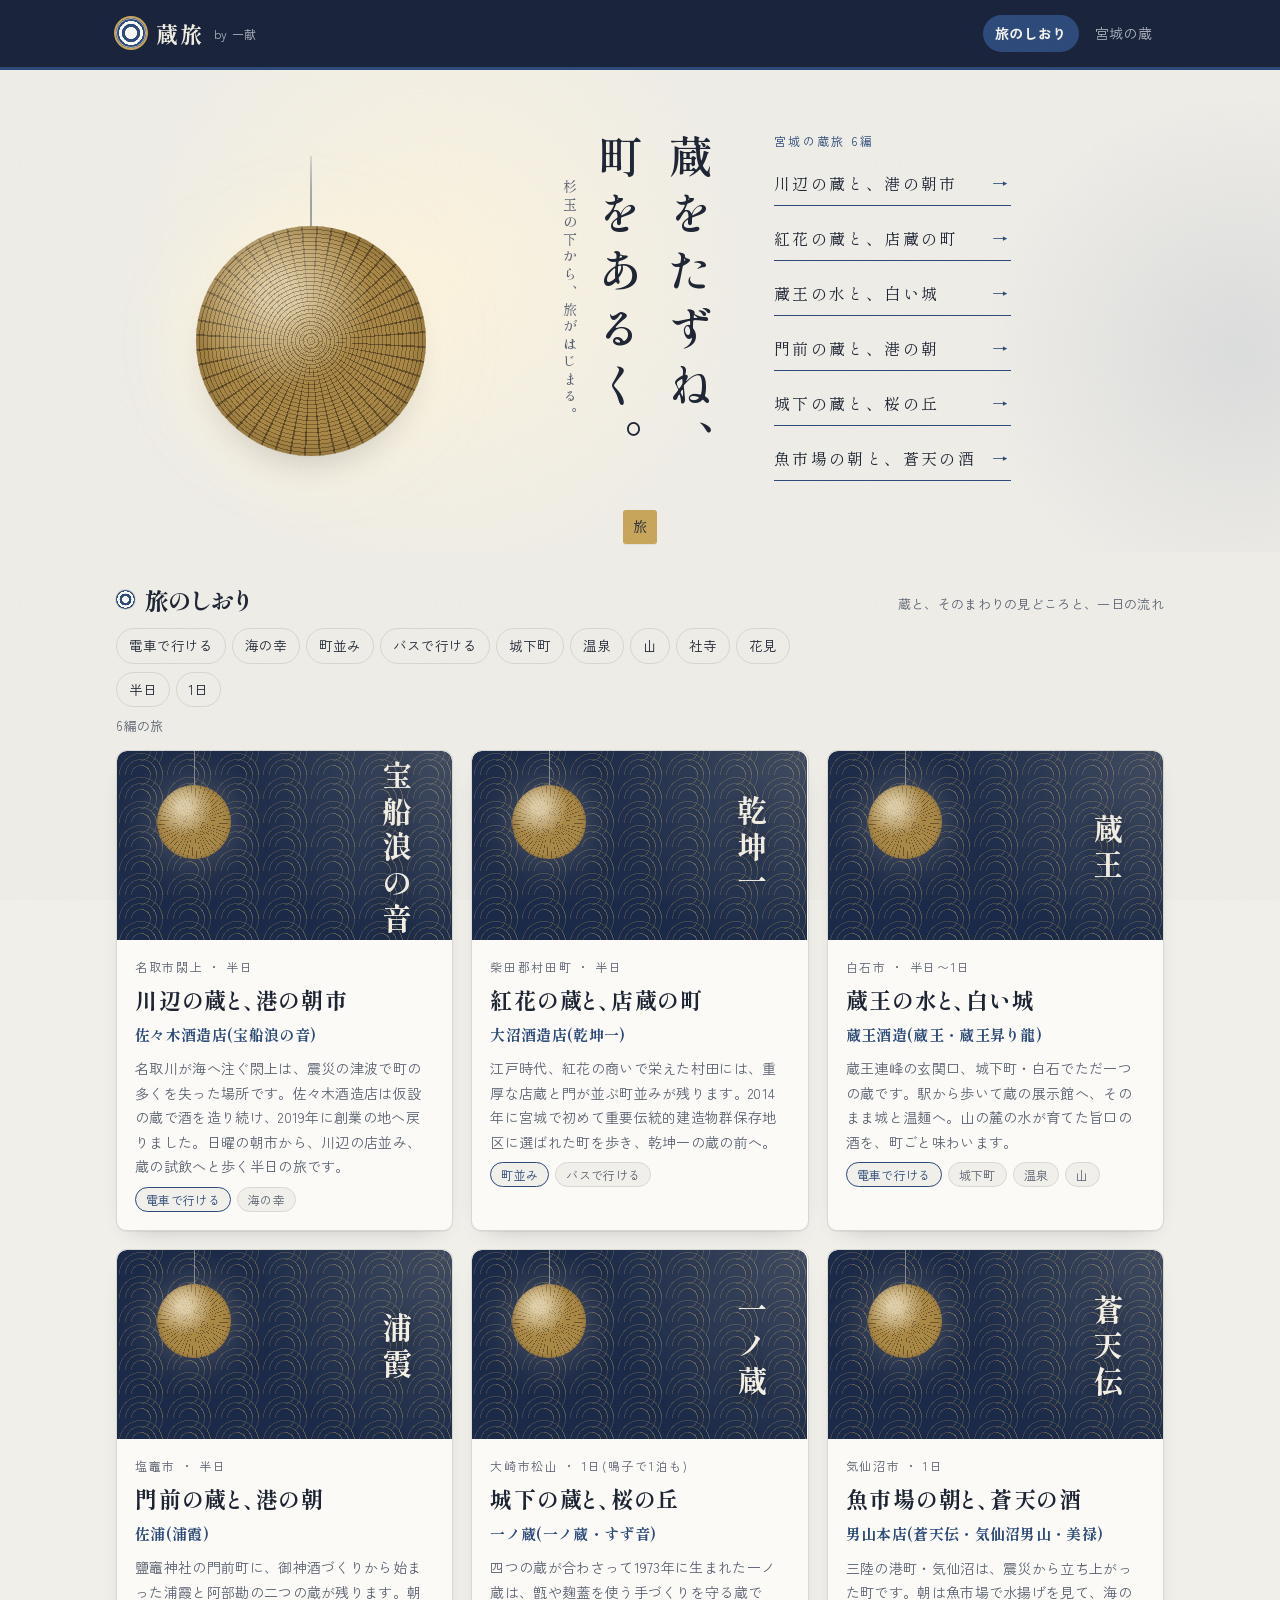
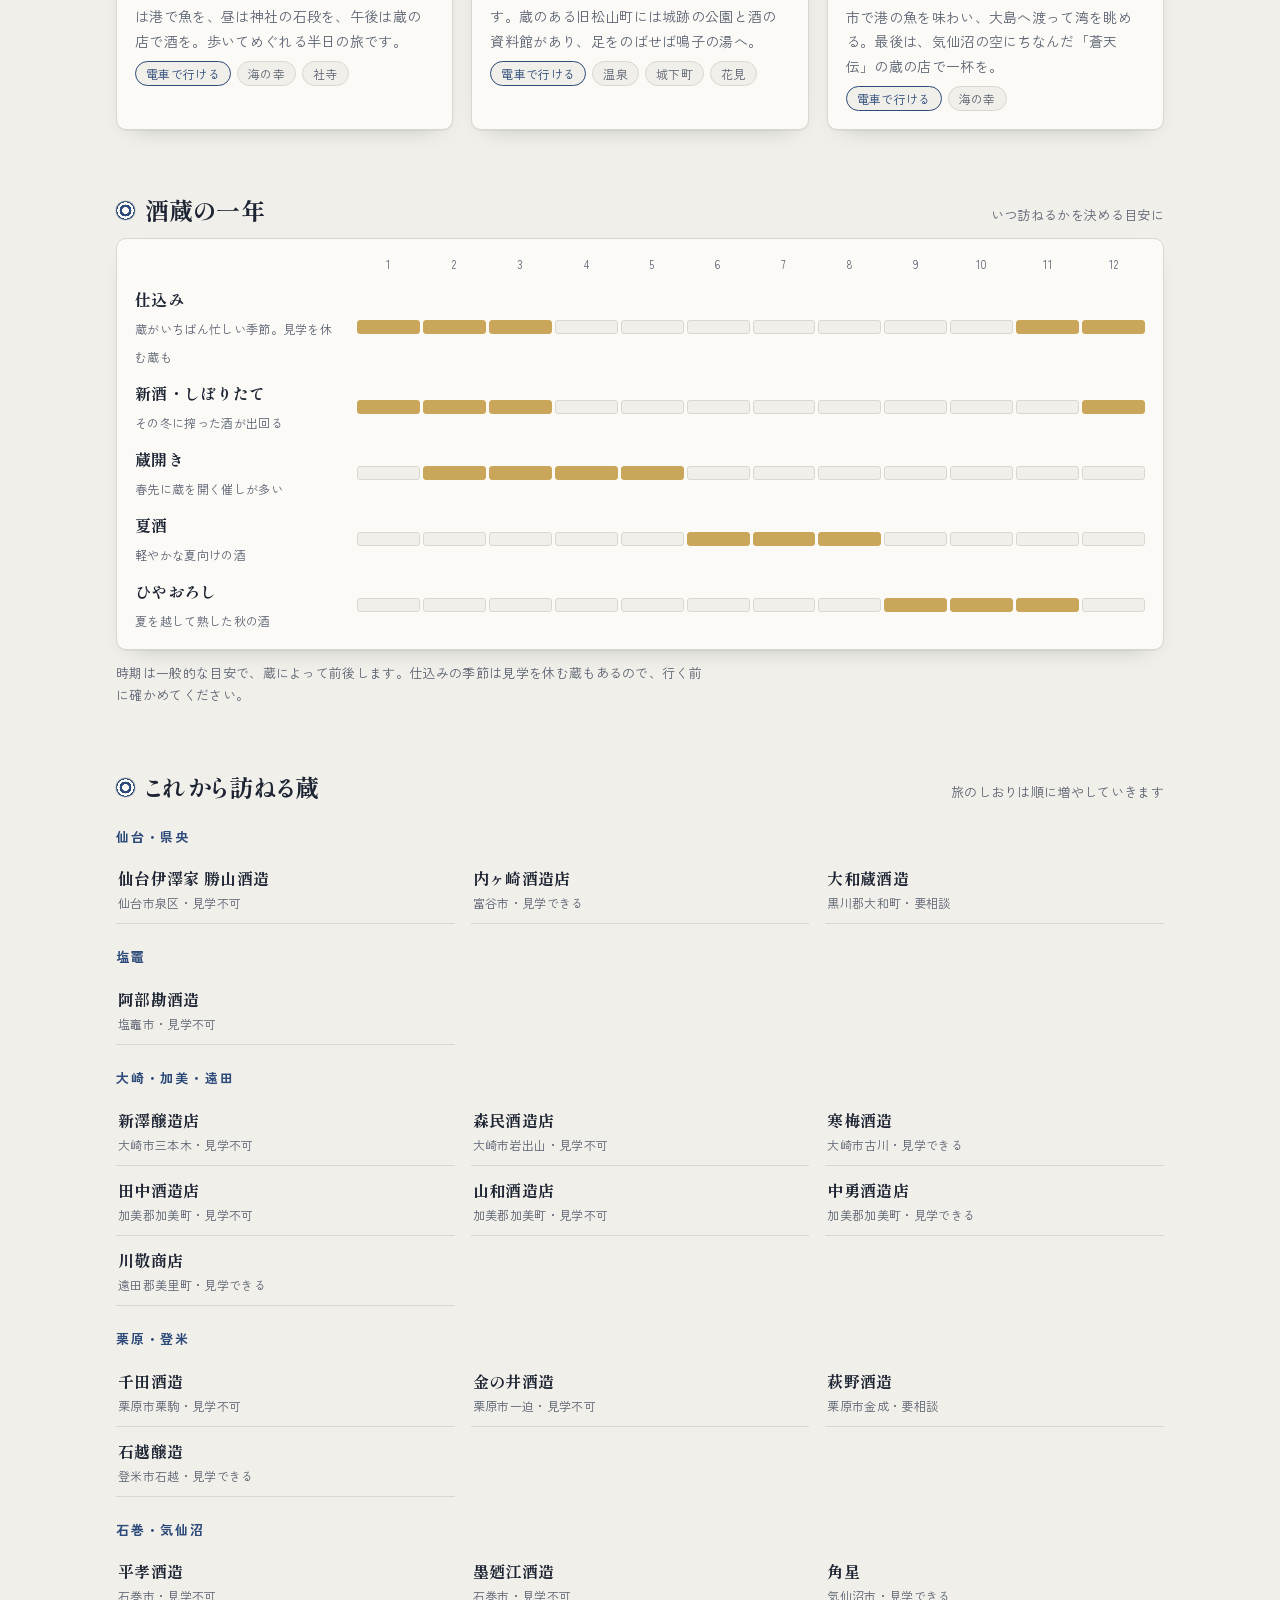
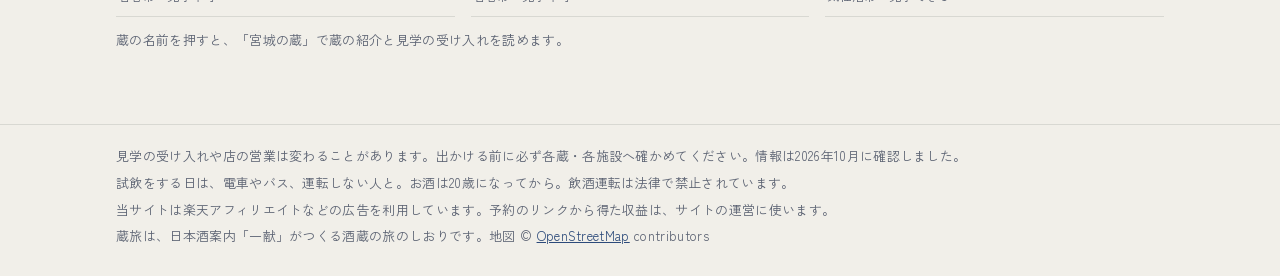
==== commit b9a0c548: "旅のしおりを3編追加(気仙沼・閖上・村田) Co-Authored-By: Claude Opus 5.5 <noreply@anthropic.com> Claude-Session: https:" ====
--- a/index.html
+++ b/index.html
@@ -5,18 +5,18 @@
 <meta name="viewport" content="width=device-width, initial-scale=1, viewport-fit=cover">
 <title>蔵旅 by 一献|酒蔵をたずねる旅のしおり</title>
 <meta name="claude:viewport-fit-sides" content="cover">
-<meta name="description" content="宮城の酒蔵をたずね、蔵のまわりの見どころと一日の旅程を紹介する旅のしおり。いまは3編。">
+<meta name="description" content="宮城の酒蔵をたずね、蔵のまわりの見どころと一日の旅程を紹介する旅のしおり。いまは6編。">
 <link rel="canonical" href="https://rehab-info.github.io/kuratabi/">
 <meta property="og:type" content="website">
 <meta property="og:title" content="蔵旅 by 一献|酒蔵をたずねる旅のしおり">
-<meta property="og:description" content="宮城の酒蔵をたずね、蔵のまわりの見どころと一日の旅程を紹介する旅のしおり。いまは3編。">
+<meta property="og:description" content="宮城の酒蔵をたずね、蔵のまわりの見どころと一日の旅程を紹介する旅のしおり。いまは6編。">
 <meta property="og:url" content="https://rehab-info.github.io/kuratabi/">
 <meta property="og:site_name" content="蔵旅 by 一献">
 <link rel="preconnect" href="https://fonts.googleapis.com">
 <link rel="preconnect" href="https://fonts.gstatic.com" crossorigin>
 <link rel="stylesheet" href="https://fonts.googleapis.com/css2?family=Shippori+Mincho+B1:wght@600;700&family=Zen+Kaku+Gothic+New:wght@400;700&display=swap">
 <script type="application/ld+json">{"@context": "https://schema.org", "@type": "WebSite", "name": "蔵旅 by 一献", "url": "https://rehab-info.github.io/kuratabi/"}</script>
-<link rel="stylesheet" href="assets/style.css?v=4">
+<link rel="stylesheet" href="assets/style.css?v=5">
 </head>
 <body>
 <header class="site-head">
@@ -36,8 +36,8 @@
           <p>杉玉の下から、旅がはじまる。</p>
         </div>
         <nav class="hc-side" aria-label="旅のしおり">
-          <small>宮城の蔵旅 3編</small>
-          <a href="zao.html">蔵王の水と、白い城</a><a href="saura.html">門前の蔵と、港の朝</a><a href="ichinokura.html">城下の蔵と、桜の丘</a>
+          <small>宮城の蔵旅 6編</small>
+          <a href="sasaki.html">川辺の蔵と、港の朝市</a><a href="onuma.html">紅花の蔵と、店蔵の町</a><a href="zao.html">蔵王の水と、白い城</a><a href="saura.html">門前の蔵と、港の朝</a><a href="ichinokura.html">城下の蔵と、桜の丘</a><a href="otokoyama.html">魚市場の朝と、蒼天の酒</a>
         </nav>
       </div>
     </div>
@@ -48,11 +48,31 @@
     <div class="wrap">
       <div class="section-head"><h2>旅のしおり</h2><p>蔵と、そのまわりの見どころと、一日の流れ</p></div>
       <div class="kt-filter" role="group" aria-label="旅のしおりを絞り込む">
-        <div class="chips"><button type="button" class="chip" data-tag="電車で行ける" aria-pressed="false">電車で行ける</button><button type="button" class="chip" data-tag="城下町" aria-pressed="false">城下町</button><button type="button" class="chip" data-tag="温泉" aria-pressed="false">温泉</button><button type="button" class="chip" data-tag="山" aria-pressed="false">山</button><button type="button" class="chip" data-tag="海の幸" aria-pressed="false">海の幸</button><button type="button" class="chip" data-tag="社寺" aria-pressed="false">社寺</button><button type="button" class="chip" data-tag="花見" aria-pressed="false">花見</button></div>
+        <div class="chips"><button type="button" class="chip" data-tag="電車で行ける" aria-pressed="false">電車で行ける</button><button type="button" class="chip" data-tag="海の幸" aria-pressed="false">海の幸</button><button type="button" class="chip" data-tag="町並み" aria-pressed="false">町並み</button><button type="button" class="chip" data-tag="バスで行ける" aria-pressed="false">バスで行ける</button><button type="button" class="chip" data-tag="城下町" aria-pressed="false">城下町</button><button type="button" class="chip" data-tag="温泉" aria-pressed="false">温泉</button><button type="button" class="chip" data-tag="山" aria-pressed="false">山</button><button type="button" class="chip" data-tag="社寺" aria-pressed="false">社寺</button><button type="button" class="chip" data-tag="花見" aria-pressed="false">花見</button></div>
         <div class="chips"><button type="button" class="chip" data-len="half" aria-pressed="false">半日</button><button type="button" class="chip" data-len="day" aria-pressed="false">1日</button></div>
       </div>
       <p class="kt-count" id="kt-count" aria-live="polite"></p>
       <div class="kt-trips" id="kt-trips">
+        <a class="kt-trip" href="sasaki.html" data-tags="電車で行ける|海の幸" data-length="half">
+          <div class="kt-cover kt-cover-md" aria-hidden="true"><span class="kt-cover-sugi"></span><span class="kt-cover-name"><span>宝</span><span>船</span><span>浪</span><span>の</span><span>音</span></span></div>
+          <div class="kt-trip-body">
+            <small>名取市閖上 ・ 半日</small>
+            <h3>川辺の蔵と、港の朝市</h3>
+            <span class="kt-kura">佐々木酒造店(宝船浪の音)</span>
+            <p>名取川が海へ注ぐ閖上は、震災の津波で町の多くを失った場所です。佐々木酒造店は仮設の蔵で酒を造り続け、2019年に創業の地へ戻りました。日曜の朝市から、川辺の店並み、蔵の試飲へと歩く半日の旅です。</p>
+            <div class="kt-tags"><span>電車で行ける</span><span>海の幸</span></div>
+          </div>
+        </a>
+        <a class="kt-trip" href="onuma.html" data-tags="町並み|バスで行ける" data-length="half">
+          <div class="kt-cover kt-cover-md" aria-hidden="true"><span class="kt-cover-sugi"></span><span class="kt-cover-name"><span>乾</span><span>坤</span><span>一</span></span></div>
+          <div class="kt-trip-body">
+            <small>柴田郡村田町 ・ 半日</small>
+            <h3>紅花の蔵と、店蔵の町</h3>
+            <span class="kt-kura">大沼酒造店(乾坤一)</span>
+            <p>江戸時代、紅花の商いで栄えた村田には、重厚な店蔵と門が並ぶ町並みが残ります。2014年に宮城で初めて重要伝統的建造物群保存地区に選ばれた町を歩き、乾坤一の蔵の前へ。</p>
+            <div class="kt-tags"><span>町並み</span><span>バスで行ける</span></div>
+          </div>
+        </a>
         <a class="kt-trip" href="zao.html" data-tags="電車で行ける|城下町|温泉|山" data-length="half">
           <div class="kt-cover kt-cover-md" aria-hidden="true"><span class="kt-cover-sugi"></span><span class="kt-cover-name"><span>蔵</span><span>王</span></span></div>
           <div class="kt-trip-body">
@@ -83,6 +103,16 @@
             <div class="kt-tags"><span>電車で行ける</span><span>温泉</span><span>城下町</span><span>花見</span></div>
           </div>
         </a>
+        <a class="kt-trip" href="otokoyama.html" data-tags="電車で行ける|海の幸" data-length="day">
+          <div class="kt-cover kt-cover-md" aria-hidden="true"><span class="kt-cover-sugi"></span><span class="kt-cover-name"><span>蒼</span><span>天</span><span>伝</span></span></div>
+          <div class="kt-trip-body">
+            <small>気仙沼市 ・ 1日</small>
+            <h3>魚市場の朝と、蒼天の酒</h3>
+            <span class="kt-kura">男山本店(蒼天伝・気仙沼男山・美禄)</span>
+            <p>三陸の港町・気仙沼は、震災から立ち上がった町です。朝は魚市場で水揚げを見て、海の市で港の魚を味わい、大島へ渡って湾を眺める。最後は、気仙沼の空にちなんだ「蒼天伝」の蔵の店で一杯を。</p>
+            <div class="kt-tags"><span>電車で行ける</span><span>海の幸</span></div>
+          </div>
+        </a>
       </div>
       <p class="kt-empty" id="kt-empty" hidden>この組み合わせの旅は、まだありません。条件を一つ外してみてください。</p>
     </div>
@@ -104,8 +134,6 @@
       <div class="section-head"><h2>これから訪ねる蔵</h2><p>旅のしおりは順に増やしていきます</p></div>
       <div class="kt-area-name">仙台・県央</div>
       <ul class="kt-rest"><li><a href="kura.html#isawake">仙台伊澤家 勝山酒造</a><span class="kt-city">仙台市泉区・見学不可</span></li><li><a href="kura.html#uchigasakii">内ヶ崎酒造店</a><span class="kt-city">富谷市・見学できる</span></li><li><a href="kura.html#taiwagura">大和蔵酒造</a><span class="kt-city">黒川郡大和町・要相談</span></li></ul>
-      <div class="kt-area-name">県南</div>
-      <ul class="kt-rest"><li><a href="kura.html#sasaki">佐々木酒造店</a><span class="kt-city">名取市閖上・見学できる</span></li><li><a href="kura.html#onuma">大沼酒造店</a><span class="kt-city">柴田郡村田町・見学不可</span></li></ul>
       <div class="kt-area-name">塩竈</div>
       <ul class="kt-rest"><li><a href="kura.html#abekan">阿部勘酒造</a><span class="kt-city">塩竈市・見学不可</span></li></ul>
       <div class="kt-area-name">大崎・加美・遠田</div>
@@ -113,7 +141,7 @@
       <div class="kt-area-name">栗原・登米</div>
       <ul class="kt-rest"><li><a href="kura.html#chida">千田酒造</a><span class="kt-city">栗原市栗駒・見学不可</span></li><li><a href="kura.html#kanenoi">金の井酒造</a><span class="kt-city">栗原市一迫・見学不可</span></li><li><a href="kura.html#hagino">萩野酒造</a><span class="kt-city">栗原市金成・要相談</span></li><li><a href="kura.html#ishikoshi">石越醸造</a><span class="kt-city">登米市石越・見学できる</span></li></ul>
       <div class="kt-area-name">石巻・気仙沼</div>
-      <ul class="kt-rest"><li><a href="kura.html#hirakou">平孝酒造</a><span class="kt-city">石巻市・見学不可</span></li><li><a href="kura.html#suminoe">墨廼江酒造</a><span class="kt-city">石巻市・見学不可</span></li><li><a href="kura.html#kakuboshi">角星</a><span class="kt-city">気仙沼市・見学できる</span></li><li><a href="kura.html#otokoyama">男山本店</a><span class="kt-city">気仙沼市・見学できる</span></li></ul>
+      <ul class="kt-rest"><li><a href="kura.html#hirakou">平孝酒造</a><span class="kt-city">石巻市・見学不可</span></li><li><a href="kura.html#suminoe">墨廼江酒造</a><span class="kt-city">石巻市・見学不可</span></li><li><a href="kura.html#kakuboshi">角星</a><span class="kt-city">気仙沼市・見学できる</span></li></ul>
       <p class="notice">蔵の名前を押すと、「宮城の蔵」で蔵の紹介と見学の受け入れを読めます。</p>
     </div>
   </section>
@@ -123,9 +151,10 @@
   <div class="wrap">
     <span>見学の受け入れや店の営業は変わることがあります。出かける前に必ず各蔵・各施設へ確かめてください。情報は2026年10月に確認しました。</span>
     <span>試飲をする日は、電車やバス、運転しない人と。お酒は20歳になってから。飲酒運転は法律で禁止されています。</span>
+    <span>当サイトは楽天アフィリエイトなどの広告を利用しています。予約のリンクから得た収益は、サイトの運営に使います。</span>
     <span>蔵旅は、日本酒案内「一献」がつくる酒蔵の旅のしおりです。地図 © <a href="https://www.openstreetmap.org/copyright" target="_blank" rel="noopener">OpenStreetMap</a> contributors</span>
   </div>
 </footer>
-<script src="assets/filter.js?v=4"></script>
+<script src="assets/filter.js?v=5"></script>
 </body>
 </html>
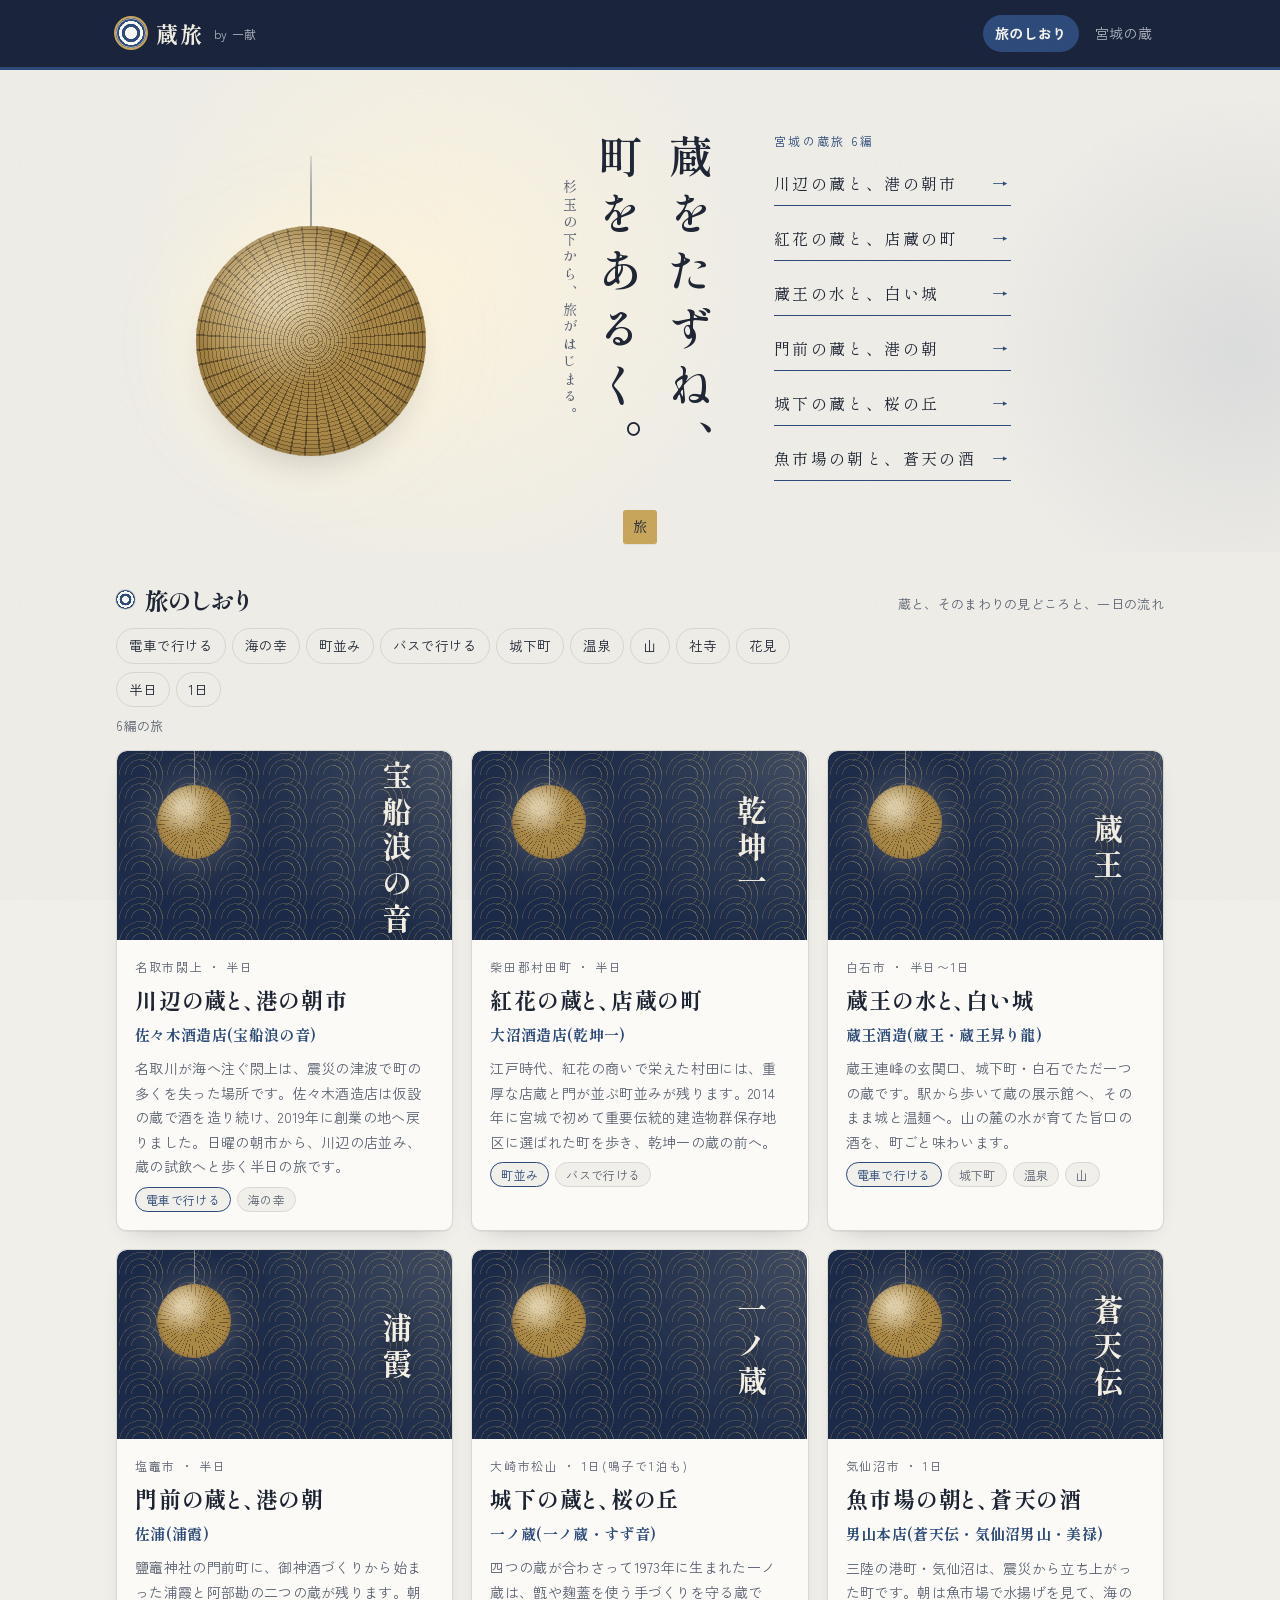
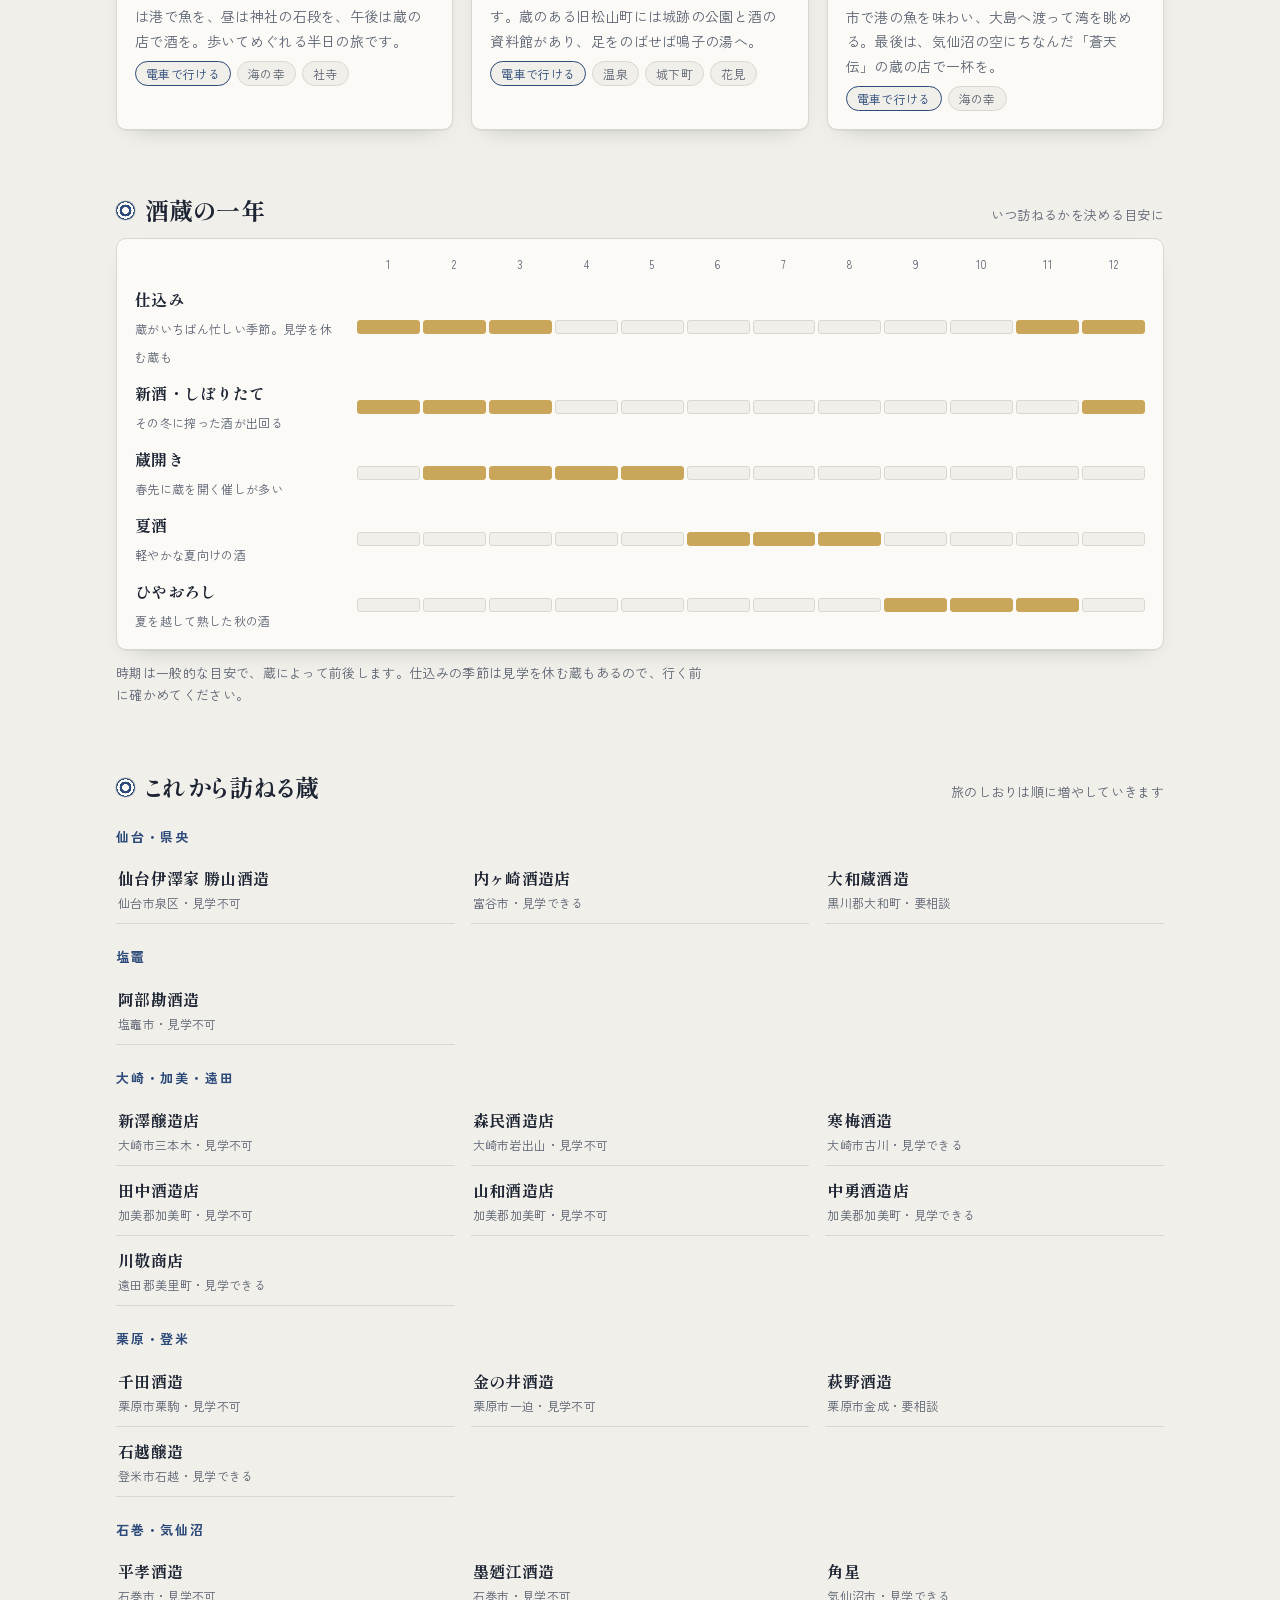
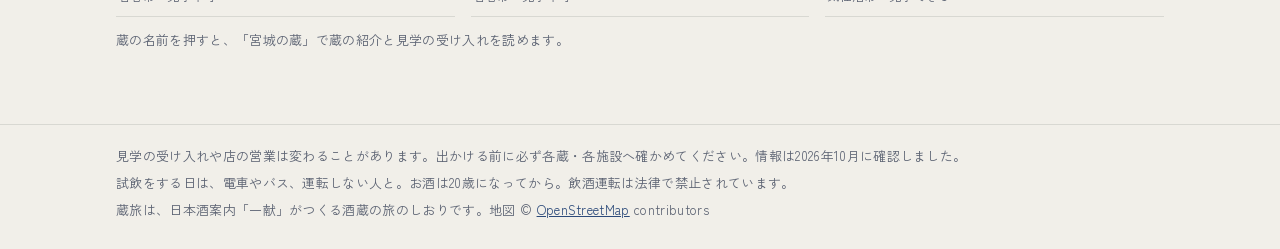
==== commit 2540465f: "楽天アフィリエイトを一旦止める(宿の予約リンク・宿のカード・広告の表示を外し、楽天からの取得も止める。RAKUTEN_ON で再開できる) Co-Authored-By: Claude Opus 5." ====
--- a/index.html
+++ b/index.html
@@ -151,7 +151,6 @@
   <div class="wrap">
     <span>見学の受け入れや店の営業は変わることがあります。出かける前に必ず各蔵・各施設へ確かめてください。情報は2026年10月に確認しました。</span>
     <span>試飲をする日は、電車やバス、運転しない人と。お酒は20歳になってから。飲酒運転は法律で禁止されています。</span>
-    <span>当サイトは楽天アフィリエイトなどの広告を利用しています。予約のリンクから得た収益は、サイトの運営に使います。</span>
     <span>蔵旅は、日本酒案内「一献」がつくる酒蔵の旅のしおりです。地図 © <a href="https://www.openstreetmap.org/copyright" target="_blank" rel="noopener">OpenStreetMap</a> contributors</span>
   </div>
 </footer>
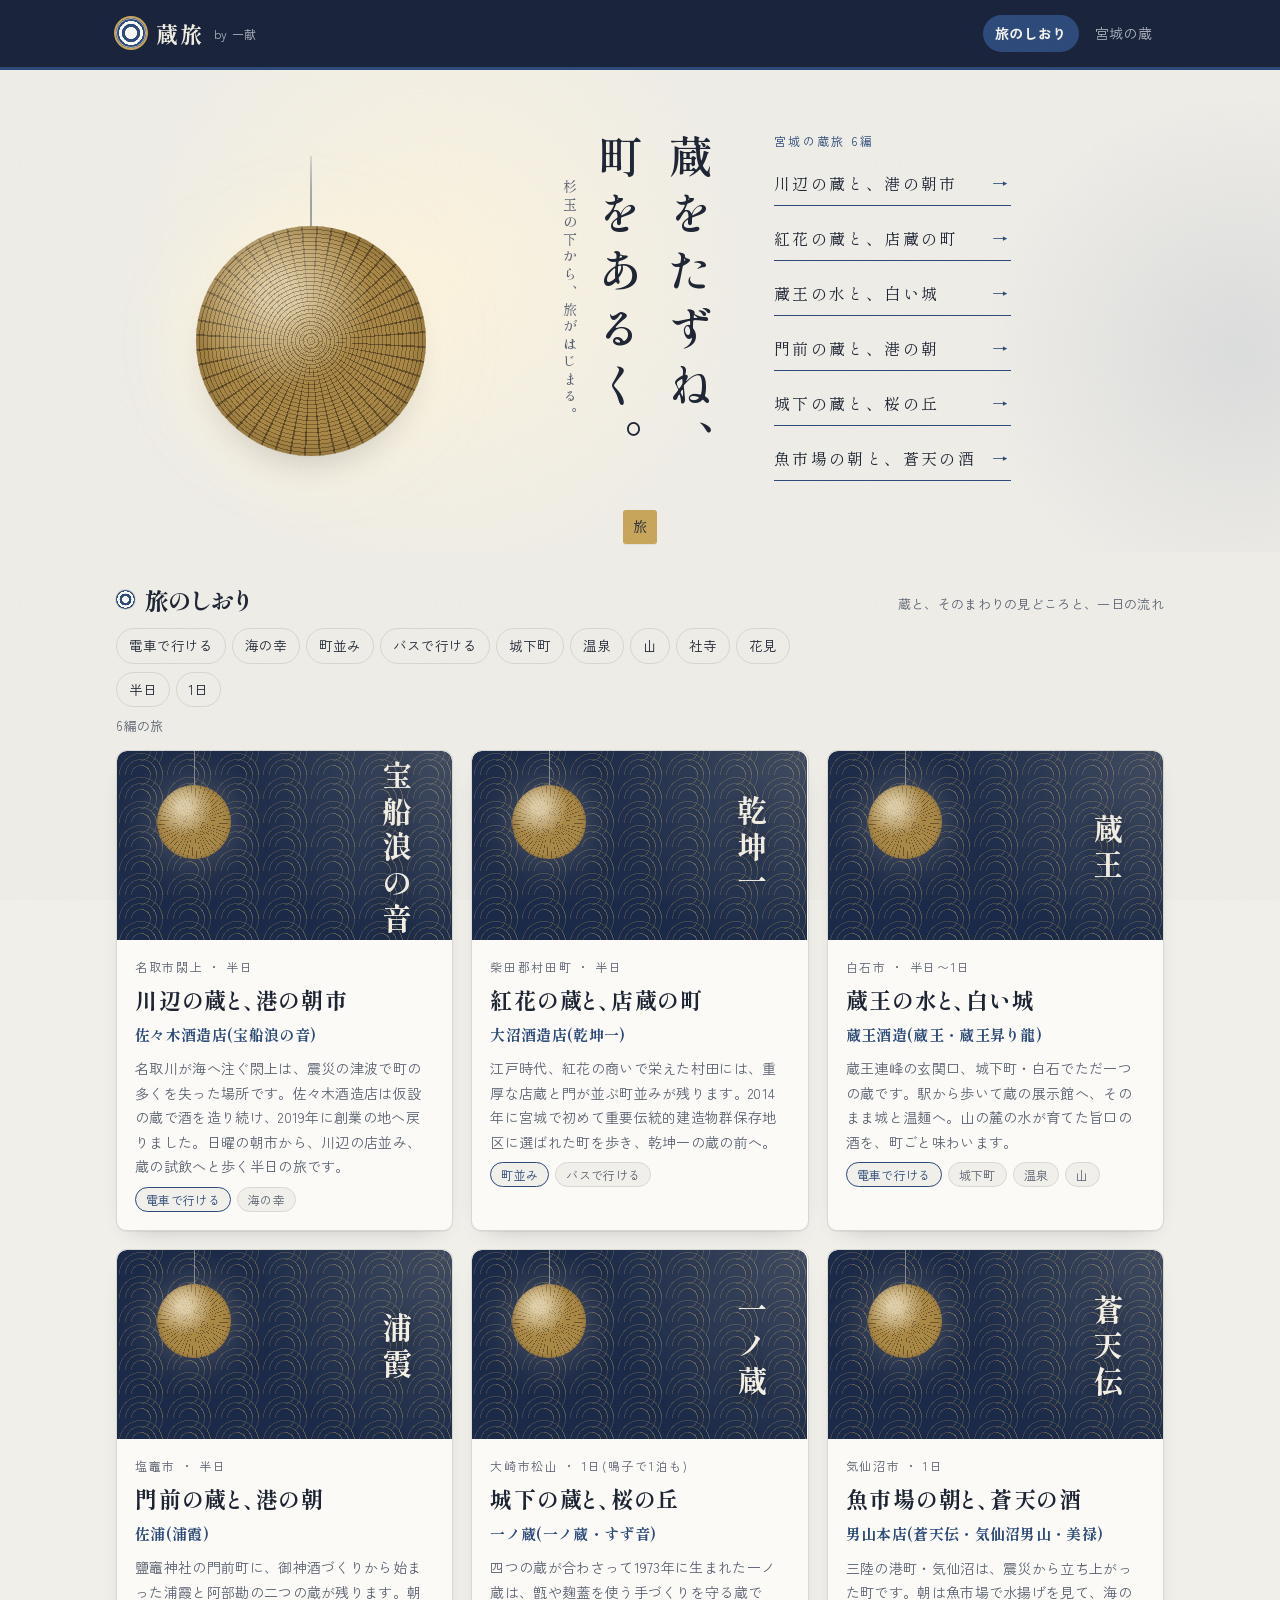
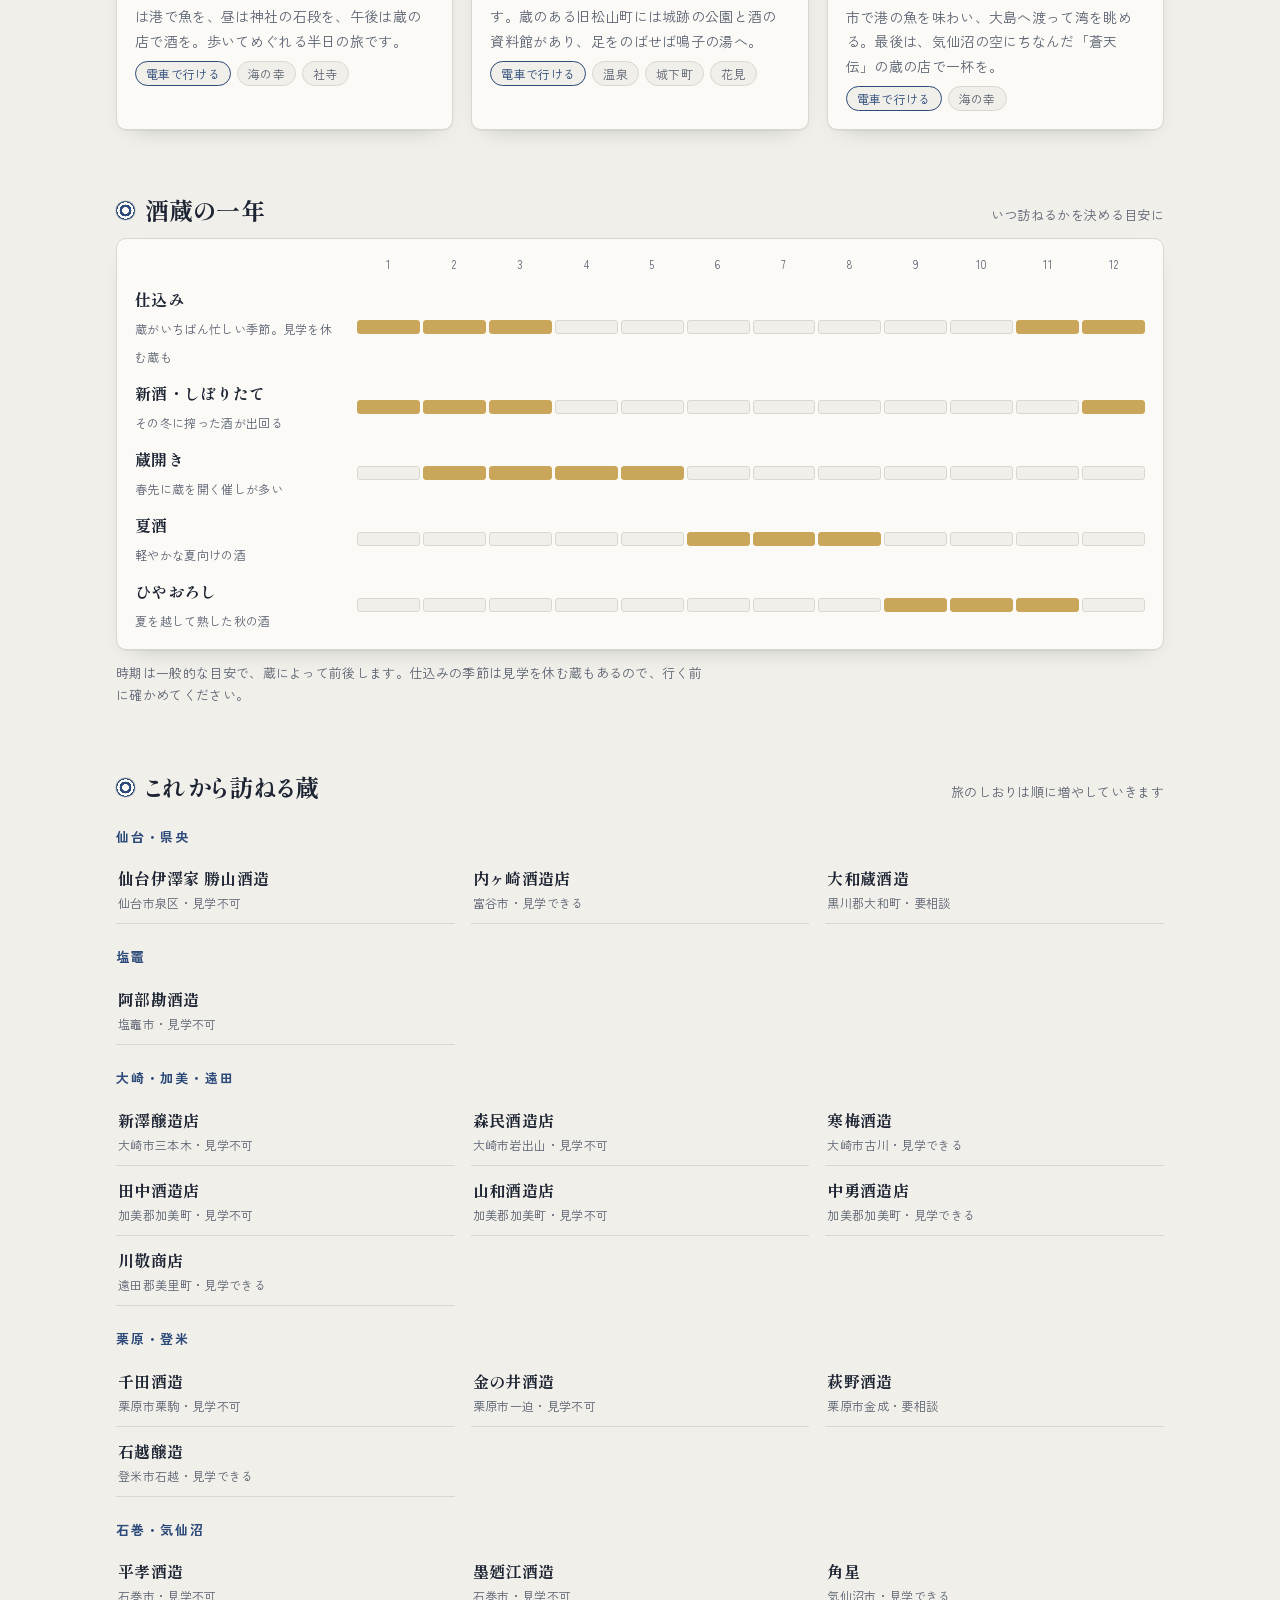
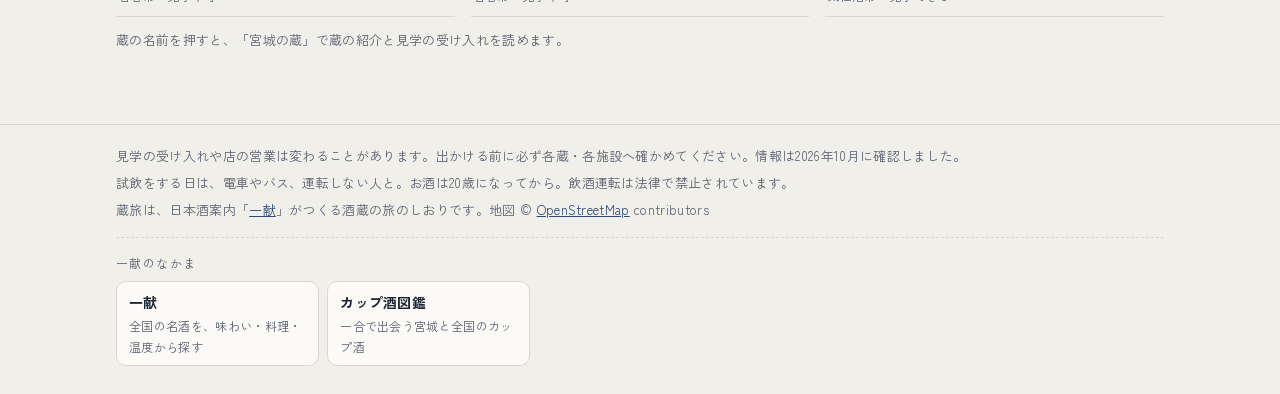
==== commit aa3953ea: "一献のなかま:しおりから一献とカップ酒図鑑へつなぎ、住所を data/sites.json にまとめる、画像の権利の棚卸し(css の番号を7に) - data/sites.json:4サービスの住所" ====
--- a/index.html
+++ b/index.html
@@ -12,11 +12,13 @@
 <meta property="og:description" content="宮城の酒蔵をたずね、蔵のまわりの見どころと一日の旅程を紹介する旅のしおり。いまは6編。">
 <meta property="og:url" content="https://rehab-info.github.io/kuratabi/">
 <meta property="og:site_name" content="蔵旅 by 一献">
+<meta property="og:locale" content="ja_JP">
+<meta name="twitter:card" content="summary">
 <link rel="preconnect" href="https://fonts.googleapis.com">
 <link rel="preconnect" href="https://fonts.gstatic.com" crossorigin>
 <link rel="stylesheet" href="https://fonts.googleapis.com/css2?family=Shippori+Mincho+B1:wght@600;700&family=Zen+Kaku+Gothic+New:wght@400;700&display=swap">
 <script type="application/ld+json">{"@context": "https://schema.org", "@type": "WebSite", "name": "蔵旅 by 一献", "url": "https://rehab-info.github.io/kuratabi/"}</script>
-<link rel="stylesheet" href="assets/style.css?v=5">
+<link rel="stylesheet" href="assets/style.css?v=7">
 </head>
 <body>
 <header class="site-head">
@@ -151,9 +153,10 @@
   <div class="wrap">
     <span>見学の受け入れや店の営業は変わることがあります。出かける前に必ず各蔵・各施設へ確かめてください。情報は2026年10月に確認しました。</span>
     <span>試飲をする日は、電車やバス、運転しない人と。お酒は20歳になってから。飲酒運転は法律で禁止されています。</span>
-    <span>蔵旅は、日本酒案内「一献」がつくる酒蔵の旅のしおりです。地図 © <a href="https://www.openstreetmap.org/copyright" target="_blank" rel="noopener">OpenStreetMap</a> contributors</span>
+    <span>蔵旅は、日本酒案内「<a href="https://rehab-info.github.io/ikkon/">一献</a>」がつくる酒蔵の旅のしおりです。地図 © <a href="https://www.openstreetmap.org/copyright" target="_blank" rel="noopener">OpenStreetMap</a> contributors</span>
+    <nav class="family" aria-label="一献のなかま"><span class="family-h">一献のなかま</span><a href="https://rehab-info.github.io/ikkon/" data-site="ikkon"><b>一献</b><small>全国の名酒を、味わい・料理・温度から探す</small></a><a href="https://rehab-info.github.io/cupzukan/" data-site="cupzukan"><b>カップ酒図鑑</b><small>一合で出会う宮城と全国のカップ酒</small></a></nav>
   </div>
 </footer>
-<script src="assets/filter.js?v=5"></script>
+<script src="assets/filter.js?v=7"></script>
 </body>
 </html>
--- a/assets/style.css
+++ b/assets/style.css
@@ -628,16 +628,13 @@
 .kt-course span { font-size: 15px; }
 .kt-tips { margin: 6px 0 0; padding-left: 1.2em; font-size: 14px; color: var(--muted); display: grid; gap: 6px; }
 .kt-two { display: grid; grid-template-columns: minmax(0, 1fr) minmax(0, 1fr); gap: 40px; }
-.kt-stays { display: grid; grid-template-columns: repeat(auto-fill, minmax(280px, 1fr)); gap: 14px; }
+.kt-stays { display: grid; gap: 14px; }
 .kt-stay { display: grid; gap: 6px; align-content: start; background: var(--surface); border: 1px solid var(--line); border-left: 3px solid var(--kin); border-radius: var(--radius-in); padding: 16px 18px; min-width: 0; }
 .kt-stay h3 { font-size: 19px; }
 .kt-stay p { margin: 0; font-size: 14px; color: var(--muted); }
-.kt-stay-links { display: flex; flex-wrap: wrap; align-items: center; gap: 6px 14px; margin-top: 4px; }
-.kt-stay-links a { font-size: 13.5px; }
-.kt-stay-links .kt-stay-book { display: inline-flex; align-items: center; min-height: 44px; padding: 8px 16px; border-radius: 999px;
-  background: var(--ai); color: var(--on-ai); text-decoration: none; font-weight: 700; font-size: 14px; }
-.kt-pr { display: inline-block; vertical-align: middle; margin-left: 8px; padding: 1px 6px; border: 1px solid var(--line); border-radius: 4px;
-  font-family: var(--font-body); font-size: 11px; font-weight: 400; letter-spacing: .04em; color: var(--muted); }
+.kt-stay-links { display: flex; flex-wrap: wrap; align-items: center; gap: 8px 16px; margin-top: 6px; font-size: 13.5px; }
+.kt-stay-btn { display: inline-flex; align-items: center; min-height: 40px; padding: 6px 16px; border-radius: 999px; background: var(--ai); color: var(--on-ai) !important; text-decoration: none; font-weight: 700; }
+.kt-pr { font-size: 12px; color: var(--muted); margin: -4px 0 12px; }
 .kt-next { display: grid; grid-template-columns: repeat(auto-fill, minmax(220px, 1fr)); gap: 16px; }
 
 @media (max-width: 720px) {
@@ -655,3 +652,29 @@
   .kt-spot { grid-template-columns: 34px minmax(0, 1fr); gap: 12px; }
   .kt-num { width: 30px; height: 30px; }
 }
+
+/* 楽天トラベルの宿 */
+.kt-hotels { list-style: none; margin: 8px 0 4px; padding: 0; display: grid; grid-template-columns: repeat(3, minmax(0, 1fr)); gap: 10px; }
+.kt-hotels a { display: grid; gap: 4px; align-content: start; height: 100%; text-decoration: none; color: var(--ink); background: var(--bg); border: 1px solid var(--line); border-radius: var(--radius-in); overflow: hidden; padding-bottom: 8px; }
+.kt-hotels a:hover { border-color: var(--ai); }
+.kt-hotels img, .kt-hotel-noimg { display: block; width: 100%; aspect-ratio: 4 / 3; object-fit: cover; background: var(--ai-soft); max-width: 100%; }
+.kt-hotel-name { font-family: var(--font-display); font-weight: 700; font-size: 14.5px; line-height: 1.45; padding: 2px 10px 0; }
+.kt-hotels b { font-size: 13.5px; color: var(--ai); padding: 0 10px; font-variant-numeric: tabular-nums; }
+.kt-hotel-review { font-size: 12px; color: var(--muted); padding: 0 10px; }
+@media (max-width: 720px) { .kt-hotels { grid-template-columns: 1fr; } .kt-hotels a { grid-template-columns: 110px minmax(0, 1fr); grid-auto-rows: min-content; column-gap: 10px; padding: 0; } .kt-hotels img, .kt-hotel-noimg { grid-row: span 3; aspect-ratio: 1; height: 100%; } .kt-hotel-name, .kt-hotels b, .kt-hotel-review { padding: 0; } .kt-hotel-name { padding-top: 8px; } }
+
+/* スマホでもロゴの「by 一献」を出す(土台の部品は狭い画面で添え書きを隠すため、ここで戻す) */
+@media (max-width: 720px) {
+  .logo small { display: inline; font-size: 11.5px; }
+}
+
+/* ---------- 一献のなかま(フッター) ---------- */
+.family { display: grid; gap: 8px; margin-top: 12px; padding-top: 14px; border-top: 1px dashed var(--line); }
+.family-h { font-size: 12px; letter-spacing: .12em; }
+.family a { display: flex; flex-direction: column; justify-content: center; min-height: 44px; padding: 8px 12px; border: 1px solid var(--line); border-radius: 10px; background: var(--surface); color: var(--ink); text-decoration: none; }
+.family a b { font-size: 14px; }
+.family a small { font-size: 12px; color: var(--muted); }
+@media (min-width: 721px) {
+  .family { grid-template-columns: repeat(auto-fit, minmax(200px, 1fr)); }
+  .family-h { grid-column: 1 / -1; }
+}
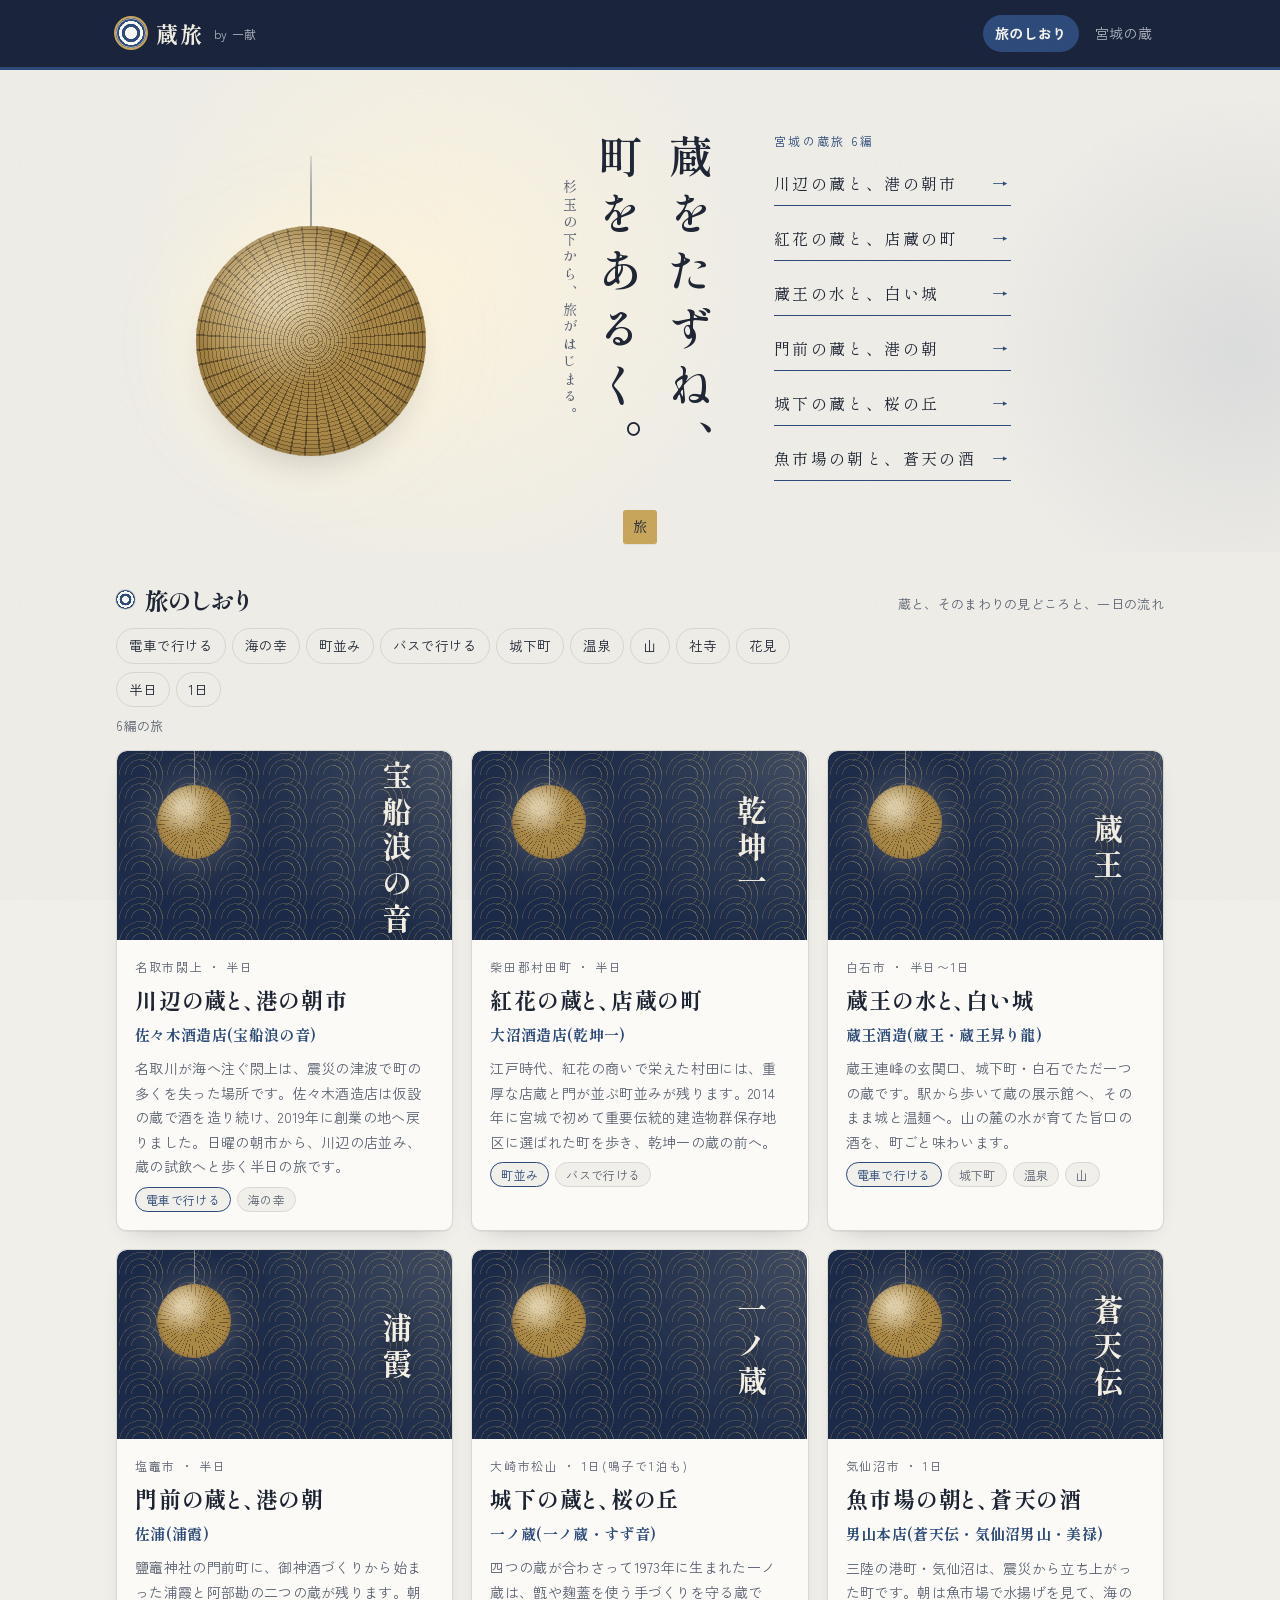
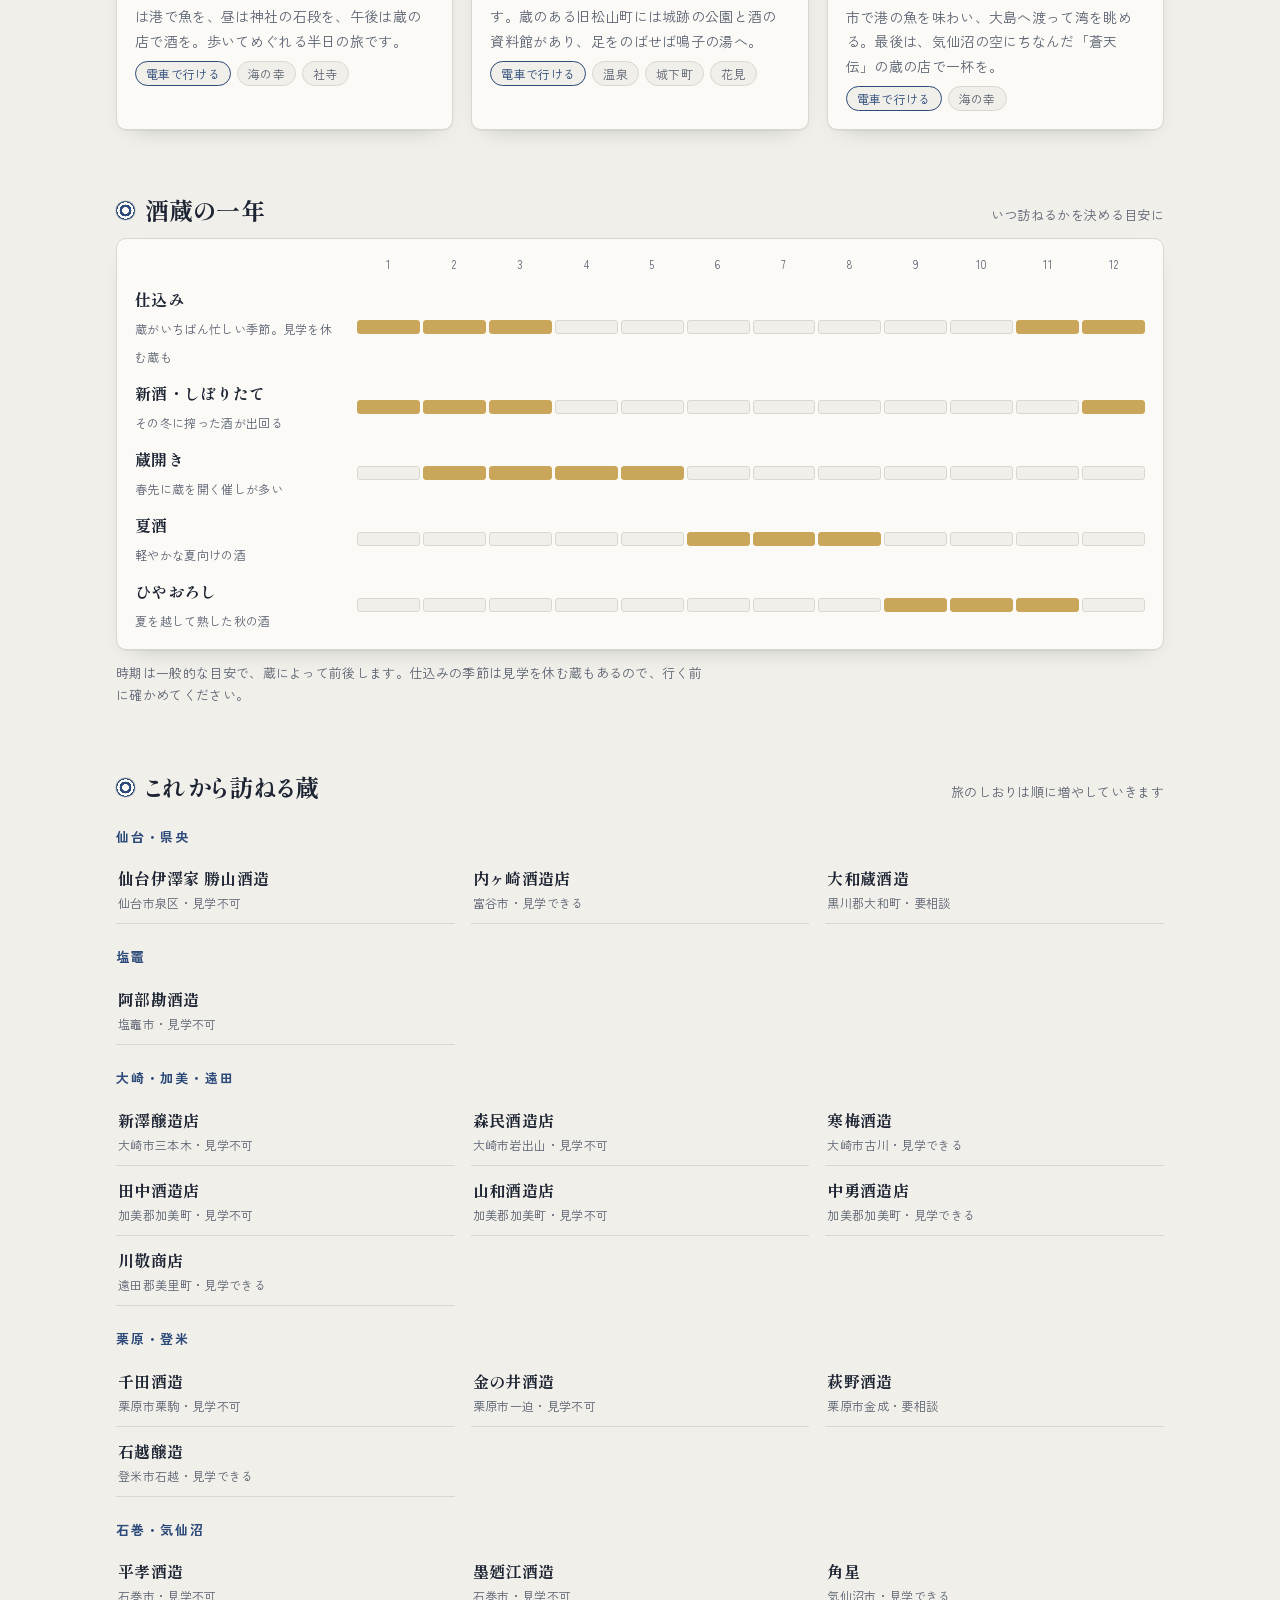
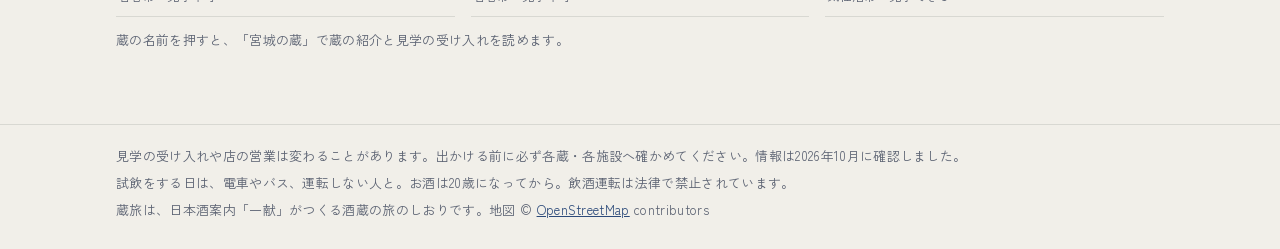
==== commit 261c6887: "検索基盤:sitemap.xml、OGP に og:locale と twitter:card (#2) Co-Authored-By: Claude Opus 5.5 <noreply@anthro" ====
--- a/index.html
+++ b/index.html
@@ -18,7 +18,7 @@
 <link rel="preconnect" href="https://fonts.gstatic.com" crossorigin>
 <link rel="stylesheet" href="https://fonts.googleapis.com/css2?family=Shippori+Mincho+B1:wght@600;700&family=Zen+Kaku+Gothic+New:wght@400;700&display=swap">
 <script type="application/ld+json">{"@context": "https://schema.org", "@type": "WebSite", "name": "蔵旅 by 一献", "url": "https://rehab-info.github.io/kuratabi/"}</script>
-<link rel="stylesheet" href="assets/style.css?v=7">
+<link rel="stylesheet" href="assets/style.css?v=6">
 </head>
 <body>
 <header class="site-head">
@@ -153,10 +153,9 @@
   <div class="wrap">
     <span>見学の受け入れや店の営業は変わることがあります。出かける前に必ず各蔵・各施設へ確かめてください。情報は2026年10月に確認しました。</span>
     <span>試飲をする日は、電車やバス、運転しない人と。お酒は20歳になってから。飲酒運転は法律で禁止されています。</span>
-    <span>蔵旅は、日本酒案内「<a href="https://rehab-info.github.io/ikkon/">一献</a>」がつくる酒蔵の旅のしおりです。地図 © <a href="https://www.openstreetmap.org/copyright" target="_blank" rel="noopener">OpenStreetMap</a> contributors</span>
-    <nav class="family" aria-label="一献のなかま"><span class="family-h">一献のなかま</span><a href="https://rehab-info.github.io/ikkon/" data-site="ikkon"><b>一献</b><small>全国の名酒を、味わい・料理・温度から探す</small></a><a href="https://rehab-info.github.io/cupzukan/" data-site="cupzukan"><b>カップ酒図鑑</b><small>一合で出会う宮城と全国のカップ酒</small></a></nav>
+    <span>蔵旅は、日本酒案内「一献」がつくる酒蔵の旅のしおりです。地図 © <a href="https://www.openstreetmap.org/copyright" target="_blank" rel="noopener">OpenStreetMap</a> contributors</span>
   </div>
 </footer>
-<script src="assets/filter.js?v=7"></script>
+<script src="assets/filter.js?v=6"></script>
 </body>
 </html>
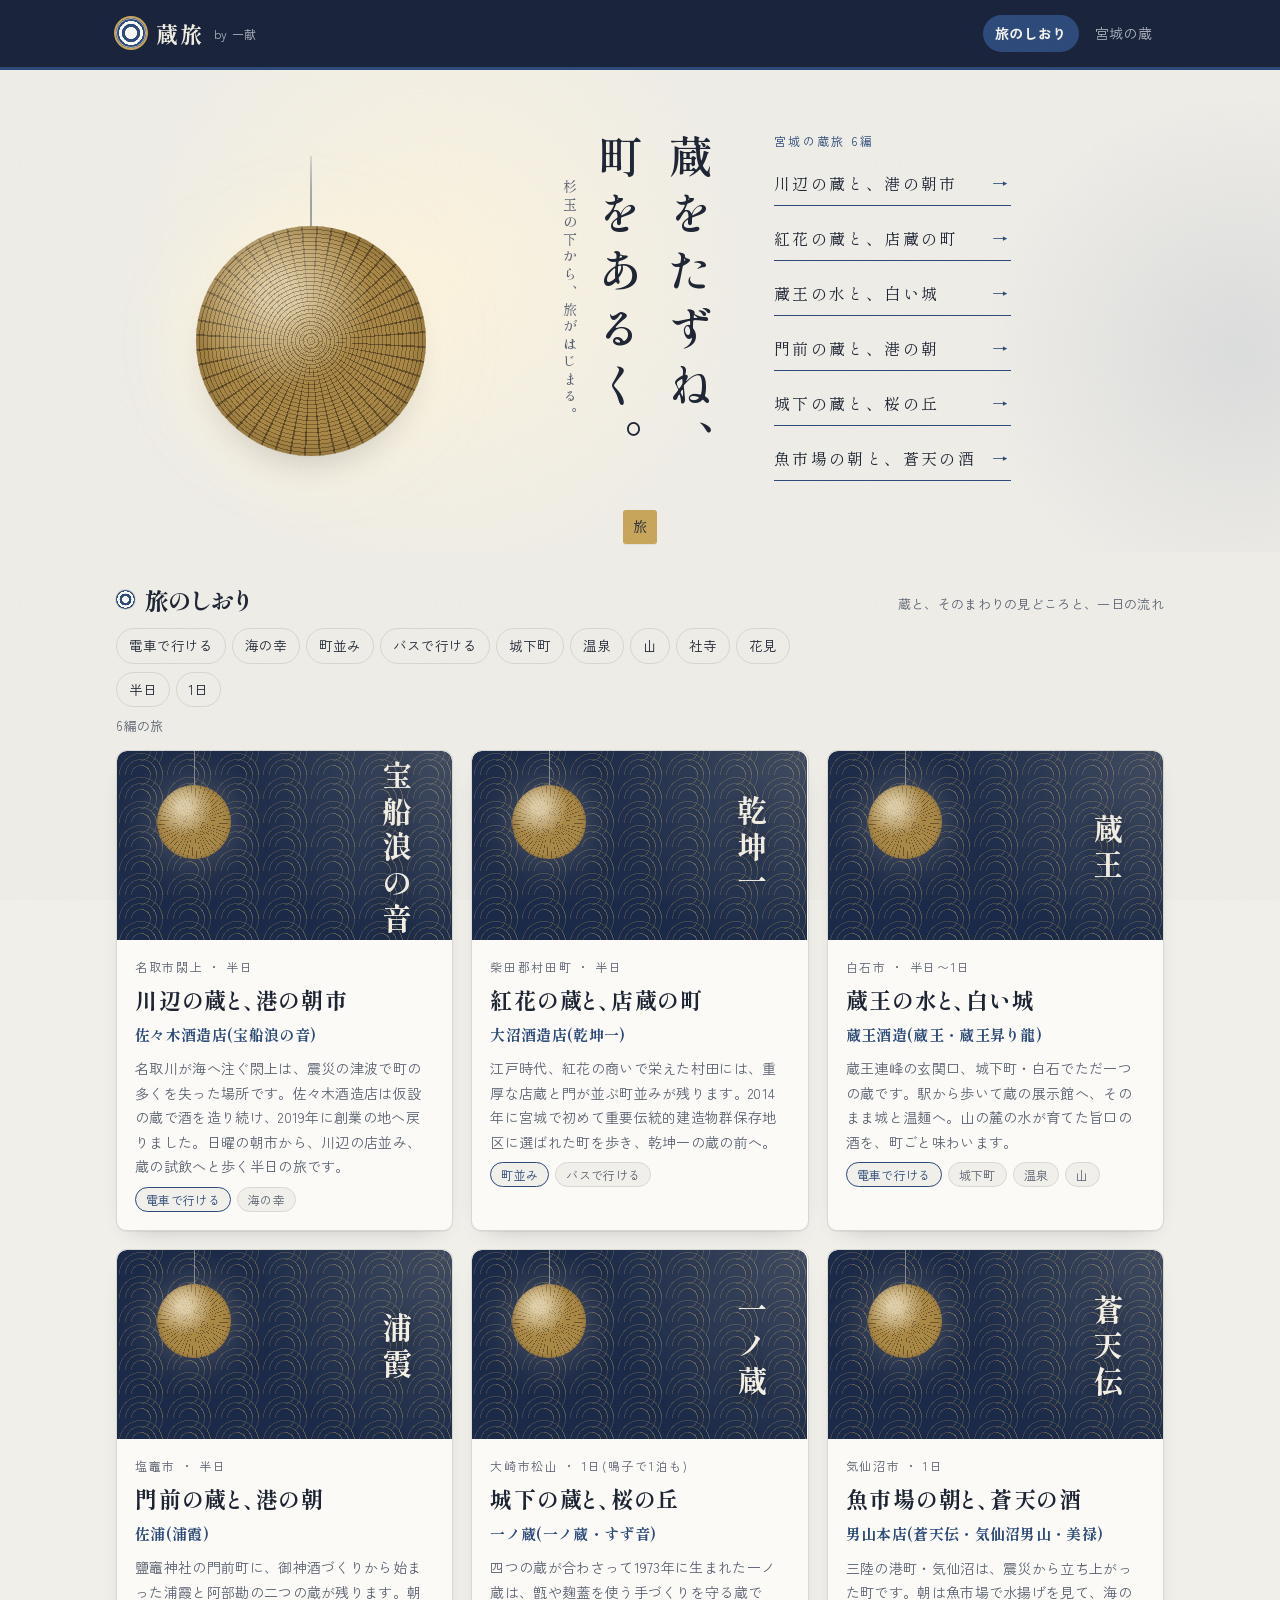
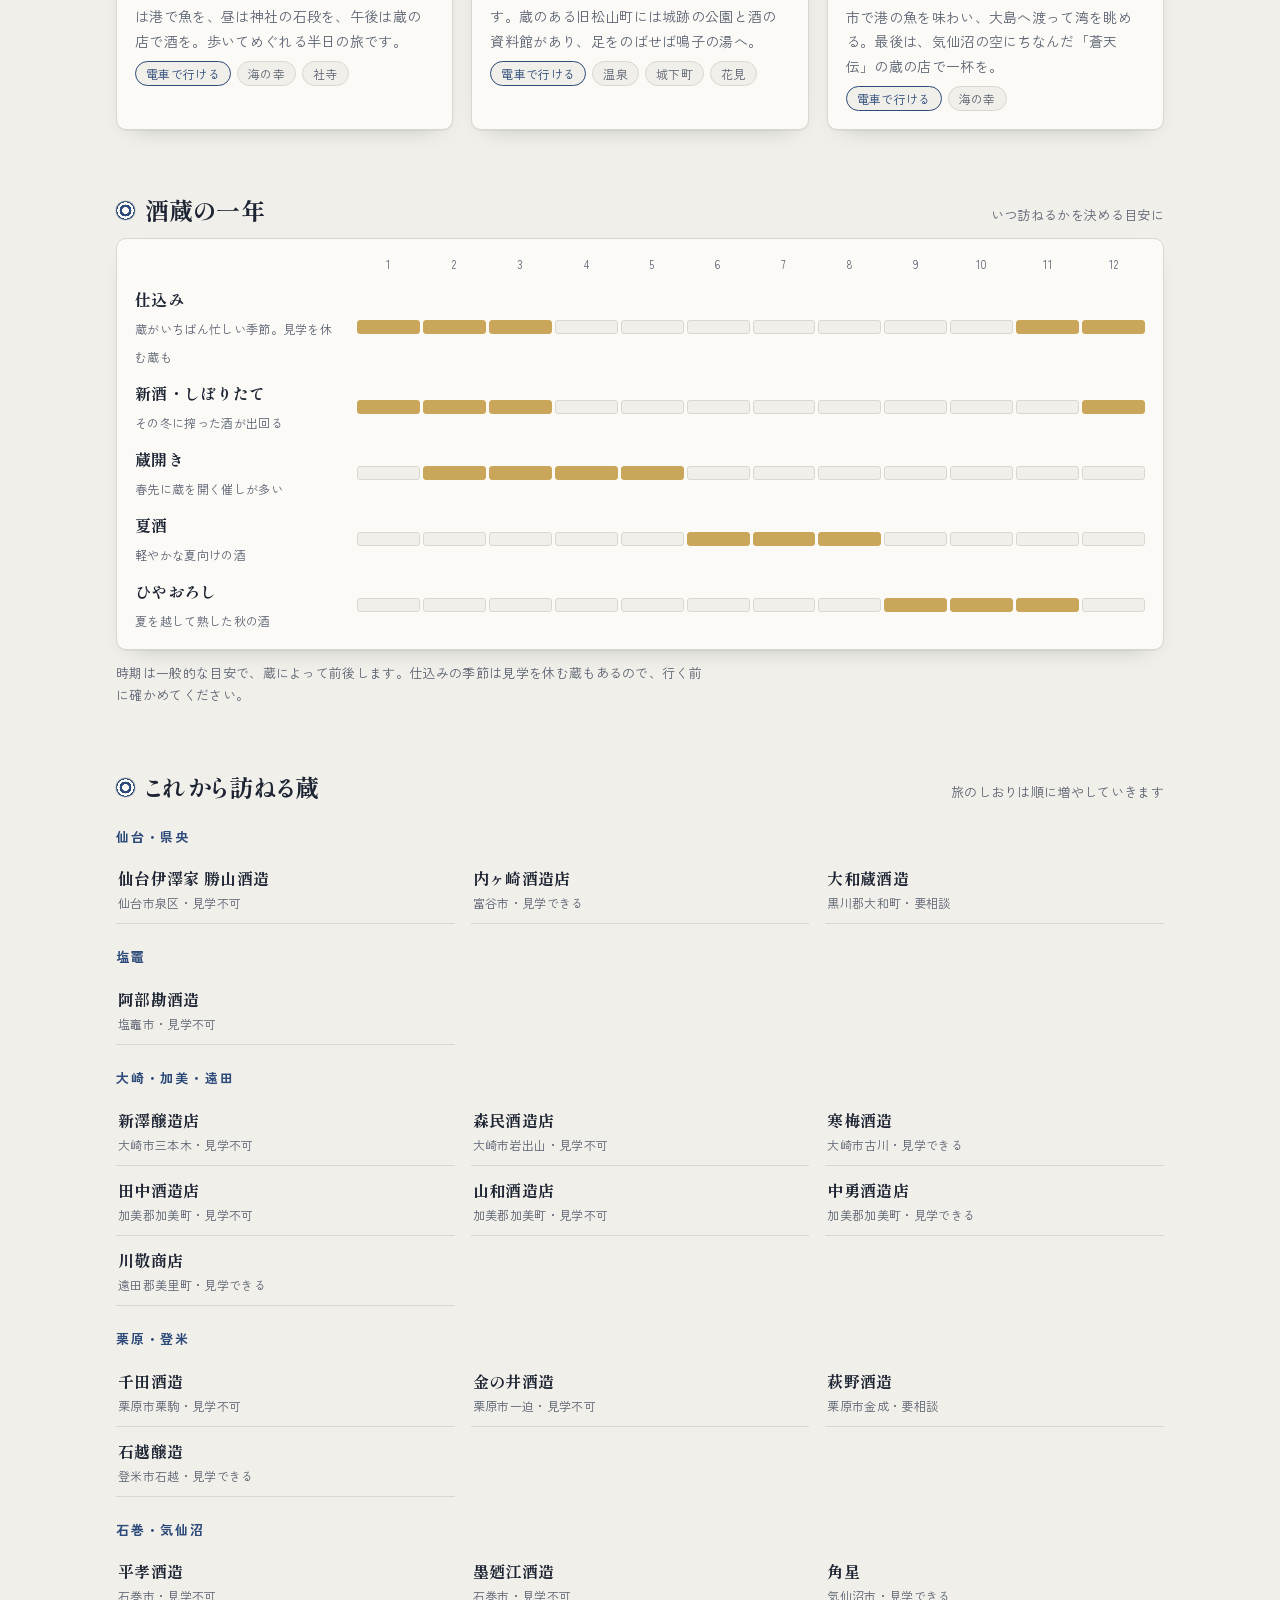
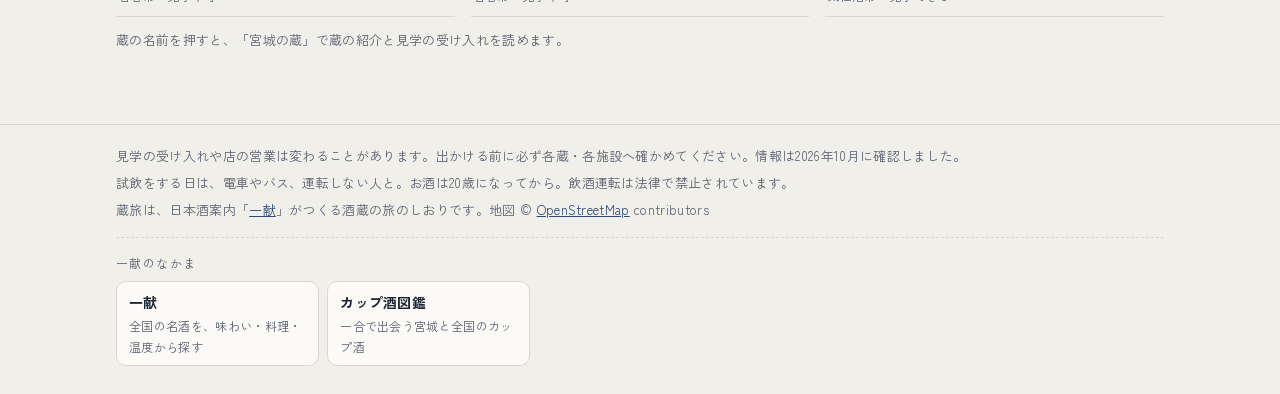
==== commit 1f9527a6: "一献のなかま:しおりから一献・カップ酒図鑑へ、住所の一元管理、画像の権利の棚卸し (#3) Co-Authored-By: Claude Opus 5.5 <noreply@anthropic.com" ====
--- a/index.html
+++ b/index.html
@@ -18,7 +18,7 @@
 <link rel="preconnect" href="https://fonts.gstatic.com" crossorigin>
 <link rel="stylesheet" href="https://fonts.googleapis.com/css2?family=Shippori+Mincho+B1:wght@600;700&family=Zen+Kaku+Gothic+New:wght@400;700&display=swap">
 <script type="application/ld+json">{"@context": "https://schema.org", "@type": "WebSite", "name": "蔵旅 by 一献", "url": "https://rehab-info.github.io/kuratabi/"}</script>
-<link rel="stylesheet" href="assets/style.css?v=6">
+<link rel="stylesheet" href="assets/style.css?v=7">
 </head>
 <body>
 <header class="site-head">
@@ -153,9 +153,10 @@
   <div class="wrap">
     <span>見学の受け入れや店の営業は変わることがあります。出かける前に必ず各蔵・各施設へ確かめてください。情報は2026年10月に確認しました。</span>
     <span>試飲をする日は、電車やバス、運転しない人と。お酒は20歳になってから。飲酒運転は法律で禁止されています。</span>
-    <span>蔵旅は、日本酒案内「一献」がつくる酒蔵の旅のしおりです。地図 © <a href="https://www.openstreetmap.org/copyright" target="_blank" rel="noopener">OpenStreetMap</a> contributors</span>
+    <span>蔵旅は、日本酒案内「<a href="https://rehab-info.github.io/ikkon/">一献</a>」がつくる酒蔵の旅のしおりです。地図 © <a href="https://www.openstreetmap.org/copyright" target="_blank" rel="noopener">OpenStreetMap</a> contributors</span>
+    <nav class="family" aria-label="一献のなかま"><span class="family-h">一献のなかま</span><a href="https://rehab-info.github.io/ikkon/" data-site="ikkon"><b>一献</b><small>全国の名酒を、味わい・料理・温度から探す</small></a><a href="https://rehab-info.github.io/cupzukan/" data-site="cupzukan"><b>カップ酒図鑑</b><small>一合で出会う宮城と全国のカップ酒</small></a></nav>
   </div>
 </footer>
-<script src="assets/filter.js?v=6"></script>
+<script src="assets/filter.js?v=7"></script>
 </body>
 </html>
